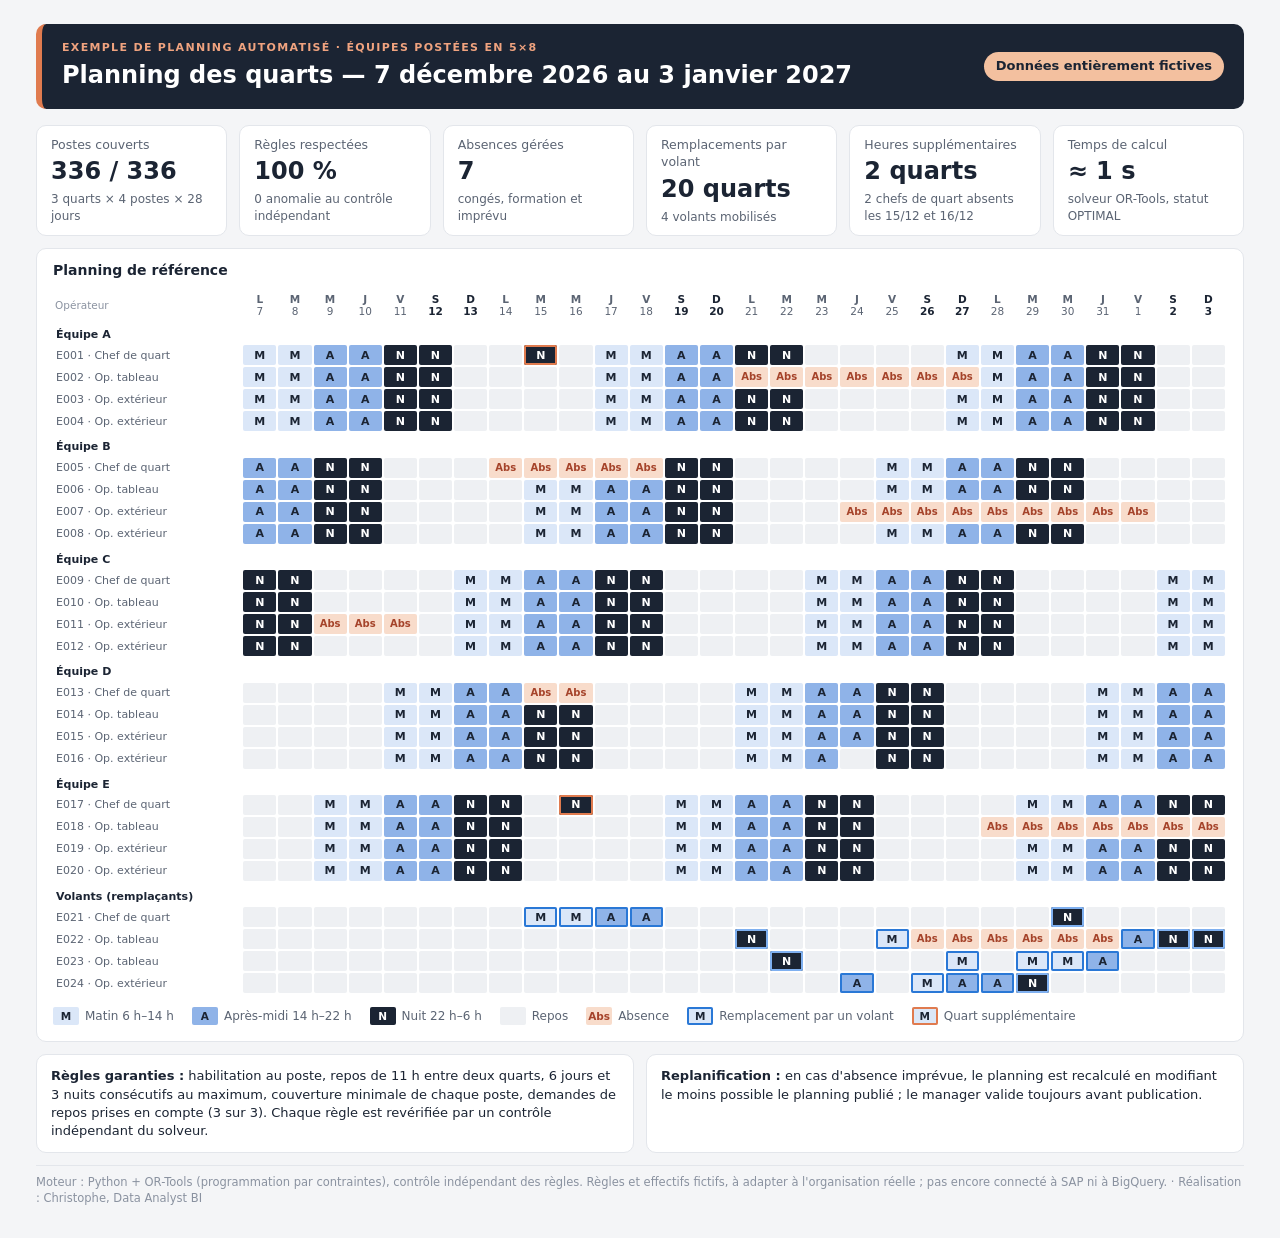
==== docs/index.html @ 5dc72c4e "Étape 3 : page statique du planning (scripts/generer_page.py -> docs/index.html) - scripts/generer_p" ====
<!doctype html>
<html lang="fr">
<head>
<meta charset="utf-8">
<meta name="viewport" content="width=device-width, initial-scale=1">
<title>Planning des quarts — 7 décembre 2026 au 3 janvier 2027</title>
<meta name="description" content="Exemple de planning automatisé d'équipes postées en 5×8 — données entièrement fictives.">
<style>
:root { --fond:#f4f5f7; --carte:#fff; --bord:#e3e6eb; --texte:#1b2433; --texte2:#5b6473; --texte3:#8a92a0;
        --bandeau:#1b2433; --accent:#e07b4f; --m:#dbe7f8; --a:#8fb3e8; --n:#1b2433; --repos:#eef0f3;
        --abs:#f8dccb; --abs-texte:#a5432a; --volant:#2a78d6; --sup:#e07b4f; }
* { box-sizing: border-box; }
body { margin: 0; background: var(--fond); color: var(--texte); font: 14px/1.4 "Segoe UI", Inter, system-ui, -apple-system, sans-serif; }
.page { max-width: 1240px; margin: 0 auto; padding: 24px 16px 32px; }
.bandeau { display: flex; justify-content: space-between; align-items: center; gap: 16px; flex-wrap: wrap;
           background: var(--bandeau); color: #fff; border-left: 6px solid var(--accent); border-radius: 10px; padding: 16px 20px; }
.surtitre { margin: 0 0 4px; color: #f0a37f; font-size: 11px; font-weight: 600; letter-spacing: .12em; text-transform: uppercase; }
h1 { margin: 0; font-size: clamp(18px, 2.6vw, 24px); font-weight: 650; }
.badge { background: #f3c09f; color: var(--bandeau); font-weight: 650; font-size: 13px; padding: 5px 12px; border-radius: 999px; white-space: nowrap; }
.kpis { display: grid; grid-template-columns: repeat(6, 1fr); gap: 12px; margin: 16px 0 12px; }
.kpi { background: var(--carte); border: 1px solid var(--bord); border-radius: 10px; padding: 10px 14px; }
.kpi h2 { margin: 0; font-size: 12.5px; font-weight: 500; color: var(--texte2); }
.kpi .valeur { margin: 2px 0; font-size: 24px; font-weight: 700; font-variant-numeric: tabular-nums; white-space: nowrap; }
.kpi .detail { margin: 0; font-size: 12px; color: var(--texte2); }
.carte { background: var(--carte); border: 1px solid var(--bord); border-radius: 10px; padding: 12px 16px 16px; margin-bottom: 12px; }
.carte h2 { margin: 0 0 8px; font-size: 14px; font-weight: 650; }
.defile { overflow-x: auto; }
.defile:focus { outline: 2px solid var(--volant); }
.grille { border-collapse: separate; border-spacing: 2px; font-size: 11px; min-width: 980px; width: 100%; }
.grille th { font-weight: 500; color: var(--texte2); }
.grille thead th { font-size: 10.5px; line-height: 1.15; padding: 2px 0; }
.grille thead th span { display: block; font-weight: 600; }
.grille thead th.we { color: var(--texte); font-weight: 700; }
.col-nom { position: sticky; left: 0; background: var(--carte); text-align: left; white-space: nowrap; padding-right: 8px; z-index: 1; font-size: 11px; }
.grille thead .col-nom { color: var(--texte3); }
tr.equipe th { color: var(--texte); font-weight: 700; padding-top: 6px; }
.grille td { height: 20px; min-width: 26px; text-align: center; border-radius: 2px; font-weight: 650; }
.q, .repos, .abs { display: inline-flex; align-items: center; justify-content: center; }
td.q, td.repos, td.abs { display: table-cell; }
.qM { background: var(--m); color: var(--texte); }
.qA { background: var(--a); color: var(--texte); }
.qN { background: var(--n); color: #fff; }
.repos { background: var(--repos); }
.abs { background: var(--abs); color: var(--abs-texte); font-weight: 600; font-size: 10px; }
.volant { box-shadow: inset 0 0 0 2px var(--volant); }
.qN.volant { box-shadow: inset 0 0 0 2px #7fb0f0; }
.sup { box-shadow: inset 0 0 0 2px var(--sup); }
.echange, .modifie { box-shadow: inset 0 0 0 2px var(--texte); outline: 2px dashed var(--sup); outline-offset: -2px; }
.legende { list-style: none; display: flex; flex-wrap: wrap; gap: 8px 18px; padding: 0; margin: 12px 0 0; font-size: 12px; color: var(--texte2); }
.legende li { display: flex; align-items: center; gap: 6px; }
.legende span { width: 26px; height: 18px; border-radius: 2px; font-size: 10.5px; font-weight: 650; }
.encadres { display: grid; grid-template-columns: 1fr 1fr; gap: 12px; margin-bottom: 12px; }
.encadres p { margin: 0; background: var(--carte); border: 1px solid var(--bord); border-radius: 10px; padding: 12px 14px; font-size: 13px; }
.note { margin: 0 0 8px; color: var(--texte2); font-size: 12.5px; }
.diff { border-collapse: collapse; margin-top: 12px; font-size: 12.5px; }
.diff th, .diff td { text-align: left; padding: 5px 10px; border-bottom: 1px solid var(--bord); }
.diff th { color: var(--texte2); font-weight: 600; }
.pied { border-top: 1px solid var(--bord); padding-top: 8px; font-size: 11.5px; color: var(--texte3); }
@media (max-width: 1050px) { .kpis { grid-template-columns: repeat(3, 1fr); } }
.astuce { display: none; margin: 0 0 6px; font-size: 11.5px; color: var(--texte3); }
@media (max-width: 640px) { .carte .astuce { display: block; } .kpis { grid-template-columns: 1fr 1fr; } .encadres { grid-template-columns: 1fr; } .kpi .valeur { font-size: 20px; } }
</style>
</head>
<body>
<main class="page">
  <header class="bandeau">
    <div>
      <p class="surtitre">Exemple de planning automatisé · Équipes postées en 5×8</p>
      <h1>Planning des quarts — 7 décembre 2026 au 3 janvier 2027</h1>
    </div>
    <span class="badge">Données entièrement fictives</span>
  </header>

  <section class="kpis" aria-label="Indicateurs clés"><article class='kpi'><h2>Postes couverts</h2><p class='valeur'>336 / 336</p><p class='detail'>3 quarts × 4 postes × 28 jours</p></article><article class='kpi'><h2>Règles respectées</h2><p class='valeur'>100 %</p><p class='detail'>0 anomalie au contrôle indépendant</p></article><article class='kpi'><h2>Absences gérées</h2><p class='valeur'>7</p><p class='detail'>congés, formation et imprévu</p></article><article class='kpi'><h2>Remplacements par volant</h2><p class='valeur'>20 quarts</p><p class='detail'>4 volants mobilisés</p></article><article class='kpi'><h2>Heures supplémentaires</h2><p class='valeur'>2 quarts</p><p class='detail'>2 chefs de quart absents les 15/12 et 16/12</p></article><article class='kpi'><h2>Temps de calcul</h2><p class='valeur'>≈ 1 s</p><p class='detail'>solveur OR-Tools, statut OPTIMAL</p></article></section>

  <section class="carte">
    <h2>Planning de référence</h2>
    <p class="astuce">← faites défiler la grille horizontalement →</p>
    <div class='defile' tabindex='0' role='region' aria-label='Planning des quarts par opérateur et par jour'><table class='grille'><thead><tr><th class='col-nom' scope='col'>Opérateur</th><th scope='col' class=''><span>L</span>7</th><th scope='col' class=''><span>M</span>8</th><th scope='col' class=''><span>M</span>9</th><th scope='col' class=''><span>J</span>10</th><th scope='col' class=''><span>V</span>11</th><th scope='col' class='we'><span>S</span>12</th><th scope='col' class='we'><span>D</span>13</th><th scope='col' class=''><span>L</span>14</th><th scope='col' class=''><span>M</span>15</th><th scope='col' class=''><span>M</span>16</th><th scope='col' class=''><span>J</span>17</th><th scope='col' class=''><span>V</span>18</th><th scope='col' class='we'><span>S</span>19</th><th scope='col' class='we'><span>D</span>20</th><th scope='col' class=''><span>L</span>21</th><th scope='col' class=''><span>M</span>22</th><th scope='col' class=''><span>M</span>23</th><th scope='col' class=''><span>J</span>24</th><th scope='col' class=''><span>V</span>25</th><th scope='col' class='we'><span>S</span>26</th><th scope='col' class='we'><span>D</span>27</th><th scope='col' class=''><span>L</span>28</th><th scope='col' class=''><span>M</span>29</th><th scope='col' class=''><span>M</span>30</th><th scope='col' class=''><span>J</span>31</th><th scope='col' class=''><span>V</span>1</th><th scope='col' class='we'><span>S</span>2</th><th scope='col' class='we'><span>D</span>3</th></tr></thead><tbody><tr class='equipe'><th class='col-nom' scope='rowgroup'>Équipe A</th><td colspan='28'></td></tr><tr><th class='col-nom' scope='row'>E001 · Chef de quart</th><td class='q qM' title='E001 · L 7/12 · Matin 6 h–14 h · Chef de quart'>M</td><td class='q qM' title='E001 · M 8/12 · Matin 6 h–14 h · Chef de quart'>M</td><td class='q qA' title='E001 · M 9/12 · Après-midi 14 h–22 h · Chef de quart'>A</td><td class='q qA' title='E001 · J 10/12 · Après-midi 14 h–22 h · Chef de quart'>A</td><td class='q qN' title='E001 · V 11/12 · Nuit 22 h–6 h · Chef de quart'>N</td><td class='q qN' title='E001 · S 12/12 · Nuit 22 h–6 h · Chef de quart'>N</td><td class='repos' title='E001 · D 13/12 · Repos'></td><td class='repos' title='E001 · L 14/12 · Repos'></td><td class='q qN sup' title='E001 · M 15/12 · Nuit 22 h–6 h · Chef de quart · quart supplémentaire'>N</td><td class='repos' title='E001 · M 16/12 · Repos'></td><td class='q qM' title='E001 · J 17/12 · Matin 6 h–14 h · Chef de quart'>M</td><td class='q qM' title='E001 · V 18/12 · Matin 6 h–14 h · Chef de quart'>M</td><td class='q qA' title='E001 · S 19/12 · Après-midi 14 h–22 h · Chef de quart'>A</td><td class='q qA' title='E001 · D 20/12 · Après-midi 14 h–22 h · Chef de quart'>A</td><td class='q qN' title='E001 · L 21/12 · Nuit 22 h–6 h · Chef de quart'>N</td><td class='q qN' title='E001 · M 22/12 · Nuit 22 h–6 h · Chef de quart'>N</td><td class='repos' title='E001 · M 23/12 · Repos'></td><td class='repos' title='E001 · J 24/12 · Repos'></td><td class='repos' title='E001 · V 25/12 · Repos'></td><td class='repos' title='E001 · S 26/12 · Repos'></td><td class='q qM' title='E001 · D 27/12 · Matin 6 h–14 h · Chef de quart'>M</td><td class='q qM' title='E001 · L 28/12 · Matin 6 h–14 h · Chef de quart'>M</td><td class='q qA' title='E001 · M 29/12 · Après-midi 14 h–22 h · Chef de quart'>A</td><td class='q qA' title='E001 · M 30/12 · Après-midi 14 h–22 h · Chef de quart'>A</td><td class='q qN' title='E001 · J 31/12 · Nuit 22 h–6 h · Chef de quart'>N</td><td class='q qN' title='E001 · V 1/1 · Nuit 22 h–6 h · Chef de quart'>N</td><td class='repos' title='E001 · S 2/1 · Repos'></td><td class='repos' title='E001 · D 3/1 · Repos'></td></tr><tr><th class='col-nom' scope='row'>E002 · Op. tableau</th><td class='q qM' title='E002 · L 7/12 · Matin 6 h–14 h · Op. tableau'>M</td><td class='q qM' title='E002 · M 8/12 · Matin 6 h–14 h · Op. tableau'>M</td><td class='q qA' title='E002 · M 9/12 · Après-midi 14 h–22 h · Op. tableau'>A</td><td class='q qA' title='E002 · J 10/12 · Après-midi 14 h–22 h · Op. tableau'>A</td><td class='q qN' title='E002 · V 11/12 · Nuit 22 h–6 h · Op. tableau'>N</td><td class='q qN' title='E002 · S 12/12 · Nuit 22 h–6 h · Op. tableau'>N</td><td class='repos' title='E002 · D 13/12 · Repos'></td><td class='repos' title='E002 · L 14/12 · Repos'></td><td class='repos' title='E002 · M 15/12 · Repos'></td><td class='repos' title='E002 · M 16/12 · Repos'></td><td class='q qM' title='E002 · J 17/12 · Matin 6 h–14 h · Op. tableau'>M</td><td class='q qM' title='E002 · V 18/12 · Matin 6 h–14 h · Op. tableau'>M</td><td class='q qA' title='E002 · S 19/12 · Après-midi 14 h–22 h · Op. tableau'>A</td><td class='q qA' title='E002 · D 20/12 · Après-midi 14 h–22 h · Op. tableau'>A</td><td class='abs' title='E002 · L 21/12 · Absence'>Abs</td><td class='abs' title='E002 · M 22/12 · Absence'>Abs</td><td class='abs' title='E002 · M 23/12 · Absence'>Abs</td><td class='abs' title='E002 · J 24/12 · Absence'>Abs</td><td class='abs' title='E002 · V 25/12 · Absence'>Abs</td><td class='abs' title='E002 · S 26/12 · Absence'>Abs</td><td class='abs' title='E002 · D 27/12 · Absence'>Abs</td><td class='q qM' title='E002 · L 28/12 · Matin 6 h–14 h · Op. tableau'>M</td><td class='q qA' title='E002 · M 29/12 · Après-midi 14 h–22 h · Op. tableau'>A</td><td class='q qA' title='E002 · M 30/12 · Après-midi 14 h–22 h · Op. tableau'>A</td><td class='q qN' title='E002 · J 31/12 · Nuit 22 h–6 h · Op. tableau'>N</td><td class='q qN' title='E002 · V 1/1 · Nuit 22 h–6 h · Op. tableau'>N</td><td class='repos' title='E002 · S 2/1 · Repos'></td><td class='repos' title='E002 · D 3/1 · Repos'></td></tr><tr><th class='col-nom' scope='row'>E003 · Op. extérieur</th><td class='q qM' title='E003 · L 7/12 · Matin 6 h–14 h · Op. extérieur'>M</td><td class='q qM' title='E003 · M 8/12 · Matin 6 h–14 h · Op. extérieur'>M</td><td class='q qA' title='E003 · M 9/12 · Après-midi 14 h–22 h · Op. extérieur'>A</td><td class='q qA' title='E003 · J 10/12 · Après-midi 14 h–22 h · Op. extérieur'>A</td><td class='q qN' title='E003 · V 11/12 · Nuit 22 h–6 h · Op. extérieur'>N</td><td class='q qN' title='E003 · S 12/12 · Nuit 22 h–6 h · Op. extérieur'>N</td><td class='repos' title='E003 · D 13/12 · Repos'></td><td class='repos' title='E003 · L 14/12 · Repos'></td><td class='repos' title='E003 · M 15/12 · Repos'></td><td class='repos' title='E003 · M 16/12 · Repos'></td><td class='q qM' title='E003 · J 17/12 · Matin 6 h–14 h · Op. extérieur'>M</td><td class='q qM' title='E003 · V 18/12 · Matin 6 h–14 h · Op. extérieur'>M</td><td class='q qA' title='E003 · S 19/12 · Après-midi 14 h–22 h · Op. extérieur'>A</td><td class='q qA' title='E003 · D 20/12 · Après-midi 14 h–22 h · Op. extérieur'>A</td><td class='q qN' title='E003 · L 21/12 · Nuit 22 h–6 h · Op. extérieur'>N</td><td class='q qN' title='E003 · M 22/12 · Nuit 22 h–6 h · Op. extérieur'>N</td><td class='repos' title='E003 · M 23/12 · Repos'></td><td class='repos' title='E003 · J 24/12 · Repos'></td><td class='repos' title='E003 · V 25/12 · Repos'></td><td class='repos' title='E003 · S 26/12 · Repos'></td><td class='q qM' title='E003 · D 27/12 · Matin 6 h–14 h · Op. extérieur'>M</td><td class='q qM' title='E003 · L 28/12 · Matin 6 h–14 h · Op. extérieur'>M</td><td class='q qA' title='E003 · M 29/12 · Après-midi 14 h–22 h · Op. extérieur'>A</td><td class='q qA' title='E003 · M 30/12 · Après-midi 14 h–22 h · Op. extérieur'>A</td><td class='q qN' title='E003 · J 31/12 · Nuit 22 h–6 h · Op. extérieur'>N</td><td class='q qN' title='E003 · V 1/1 · Nuit 22 h–6 h · Op. extérieur'>N</td><td class='repos' title='E003 · S 2/1 · Repos'></td><td class='repos' title='E003 · D 3/1 · Repos'></td></tr><tr><th class='col-nom' scope='row'>E004 · Op. extérieur</th><td class='q qM' title='E004 · L 7/12 · Matin 6 h–14 h · Op. extérieur'>M</td><td class='q qM' title='E004 · M 8/12 · Matin 6 h–14 h · Op. extérieur'>M</td><td class='q qA' title='E004 · M 9/12 · Après-midi 14 h–22 h · Op. extérieur'>A</td><td class='q qA' title='E004 · J 10/12 · Après-midi 14 h–22 h · Op. extérieur'>A</td><td class='q qN' title='E004 · V 11/12 · Nuit 22 h–6 h · Op. extérieur'>N</td><td class='q qN' title='E004 · S 12/12 · Nuit 22 h–6 h · Op. extérieur'>N</td><td class='repos' title='E004 · D 13/12 · Repos'></td><td class='repos' title='E004 · L 14/12 · Repos'></td><td class='repos' title='E004 · M 15/12 · Repos'></td><td class='repos' title='E004 · M 16/12 · Repos'></td><td class='q qM' title='E004 · J 17/12 · Matin 6 h–14 h · Op. extérieur'>M</td><td class='q qM' title='E004 · V 18/12 · Matin 6 h–14 h · Op. extérieur'>M</td><td class='q qA' title='E004 · S 19/12 · Après-midi 14 h–22 h · Op. extérieur'>A</td><td class='q qA' title='E004 · D 20/12 · Après-midi 14 h–22 h · Op. extérieur'>A</td><td class='q qN' title='E004 · L 21/12 · Nuit 22 h–6 h · Op. extérieur'>N</td><td class='q qN' title='E004 · M 22/12 · Nuit 22 h–6 h · Op. extérieur'>N</td><td class='repos' title='E004 · M 23/12 · Repos'></td><td class='repos' title='E004 · J 24/12 · Repos'></td><td class='repos' title='E004 · V 25/12 · Repos'></td><td class='repos' title='E004 · S 26/12 · Repos'></td><td class='q qM' title='E004 · D 27/12 · Matin 6 h–14 h · Op. extérieur'>M</td><td class='q qM' title='E004 · L 28/12 · Matin 6 h–14 h · Op. extérieur'>M</td><td class='q qA' title='E004 · M 29/12 · Après-midi 14 h–22 h · Op. extérieur'>A</td><td class='q qA' title='E004 · M 30/12 · Après-midi 14 h–22 h · Op. extérieur'>A</td><td class='q qN' title='E004 · J 31/12 · Nuit 22 h–6 h · Op. extérieur'>N</td><td class='q qN' title='E004 · V 1/1 · Nuit 22 h–6 h · Op. extérieur'>N</td><td class='repos' title='E004 · S 2/1 · Repos'></td><td class='repos' title='E004 · D 3/1 · Repos'></td></tr><tr class='equipe'><th class='col-nom' scope='rowgroup'>Équipe B</th><td colspan='28'></td></tr><tr><th class='col-nom' scope='row'>E005 · Chef de quart</th><td class='q qA' title='E005 · L 7/12 · Après-midi 14 h–22 h · Chef de quart'>A</td><td class='q qA' title='E005 · M 8/12 · Après-midi 14 h–22 h · Chef de quart'>A</td><td class='q qN' title='E005 · M 9/12 · Nuit 22 h–6 h · Chef de quart'>N</td><td class='q qN' title='E005 · J 10/12 · Nuit 22 h–6 h · Chef de quart'>N</td><td class='repos' title='E005 · V 11/12 · Repos'></td><td class='repos' title='E005 · S 12/12 · Repos'></td><td class='repos' title='E005 · D 13/12 · Repos'></td><td class='abs' title='E005 · L 14/12 · Absence'>Abs</td><td class='abs' title='E005 · M 15/12 · Absence'>Abs</td><td class='abs' title='E005 · M 16/12 · Absence'>Abs</td><td class='abs' title='E005 · J 17/12 · Absence'>Abs</td><td class='abs' title='E005 · V 18/12 · Absence'>Abs</td><td class='q qN' title='E005 · S 19/12 · Nuit 22 h–6 h · Chef de quart'>N</td><td class='q qN' title='E005 · D 20/12 · Nuit 22 h–6 h · Chef de quart'>N</td><td class='repos' title='E005 · L 21/12 · Repos'></td><td class='repos' title='E005 · M 22/12 · Repos'></td><td class='repos' title='E005 · M 23/12 · Repos'></td><td class='repos' title='E005 · J 24/12 · Repos'></td><td class='q qM' title='E005 · V 25/12 · Matin 6 h–14 h · Chef de quart'>M</td><td class='q qM' title='E005 · S 26/12 · Matin 6 h–14 h · Chef de quart'>M</td><td class='q qA' title='E005 · D 27/12 · Après-midi 14 h–22 h · Chef de quart'>A</td><td class='q qA' title='E005 · L 28/12 · Après-midi 14 h–22 h · Chef de quart'>A</td><td class='q qN' title='E005 · M 29/12 · Nuit 22 h–6 h · Chef de quart'>N</td><td class='q qN' title='E005 · M 30/12 · Nuit 22 h–6 h · Chef de quart'>N</td><td class='repos' title='E005 · J 31/12 · Repos'></td><td class='repos' title='E005 · V 1/1 · Repos'></td><td class='repos' title='E005 · S 2/1 · Repos'></td><td class='repos' title='E005 · D 3/1 · Repos'></td></tr><tr><th class='col-nom' scope='row'>E006 · Op. tableau</th><td class='q qA' title='E006 · L 7/12 · Après-midi 14 h–22 h · Op. tableau'>A</td><td class='q qA' title='E006 · M 8/12 · Après-midi 14 h–22 h · Op. tableau'>A</td><td class='q qN' title='E006 · M 9/12 · Nuit 22 h–6 h · Op. tableau'>N</td><td class='q qN' title='E006 · J 10/12 · Nuit 22 h–6 h · Op. tableau'>N</td><td class='repos' title='E006 · V 11/12 · Repos'></td><td class='repos' title='E006 · S 12/12 · Repos'></td><td class='repos' title='E006 · D 13/12 · Repos'></td><td class='repos' title='E006 · L 14/12 · Repos'></td><td class='q qM' title='E006 · M 15/12 · Matin 6 h–14 h · Op. tableau'>M</td><td class='q qM' title='E006 · M 16/12 · Matin 6 h–14 h · Op. tableau'>M</td><td class='q qA' title='E006 · J 17/12 · Après-midi 14 h–22 h · Op. tableau'>A</td><td class='q qA' title='E006 · V 18/12 · Après-midi 14 h–22 h · Op. tableau'>A</td><td class='q qN' title='E006 · S 19/12 · Nuit 22 h–6 h · Op. tableau'>N</td><td class='q qN' title='E006 · D 20/12 · Nuit 22 h–6 h · Op. tableau'>N</td><td class='repos' title='E006 · L 21/12 · Repos'></td><td class='repos' title='E006 · M 22/12 · Repos'></td><td class='repos' title='E006 · M 23/12 · Repos'></td><td class='repos' title='E006 · J 24/12 · Repos'></td><td class='q qM' title='E006 · V 25/12 · Matin 6 h–14 h · Op. tableau'>M</td><td class='q qM' title='E006 · S 26/12 · Matin 6 h–14 h · Op. tableau'>M</td><td class='q qA' title='E006 · D 27/12 · Après-midi 14 h–22 h · Op. tableau'>A</td><td class='q qA' title='E006 · L 28/12 · Après-midi 14 h–22 h · Op. tableau'>A</td><td class='q qN' title='E006 · M 29/12 · Nuit 22 h–6 h · Op. tableau'>N</td><td class='q qN' title='E006 · M 30/12 · Nuit 22 h–6 h · Op. tableau'>N</td><td class='repos' title='E006 · J 31/12 · Repos'></td><td class='repos' title='E006 · V 1/1 · Repos'></td><td class='repos' title='E006 · S 2/1 · Repos'></td><td class='repos' title='E006 · D 3/1 · Repos'></td></tr><tr><th class='col-nom' scope='row'>E007 · Op. extérieur</th><td class='q qA' title='E007 · L 7/12 · Après-midi 14 h–22 h · Op. extérieur'>A</td><td class='q qA' title='E007 · M 8/12 · Après-midi 14 h–22 h · Op. extérieur'>A</td><td class='q qN' title='E007 · M 9/12 · Nuit 22 h–6 h · Op. extérieur'>N</td><td class='q qN' title='E007 · J 10/12 · Nuit 22 h–6 h · Op. extérieur'>N</td><td class='repos' title='E007 · V 11/12 · Repos'></td><td class='repos' title='E007 · S 12/12 · Repos'></td><td class='repos' title='E007 · D 13/12 · Repos'></td><td class='repos' title='E007 · L 14/12 · Repos'></td><td class='q qM' title='E007 · M 15/12 · Matin 6 h–14 h · Op. extérieur'>M</td><td class='q qM' title='E007 · M 16/12 · Matin 6 h–14 h · Op. extérieur'>M</td><td class='q qA' title='E007 · J 17/12 · Après-midi 14 h–22 h · Op. extérieur'>A</td><td class='q qA' title='E007 · V 18/12 · Après-midi 14 h–22 h · Op. extérieur'>A</td><td class='q qN' title='E007 · S 19/12 · Nuit 22 h–6 h · Op. extérieur'>N</td><td class='q qN' title='E007 · D 20/12 · Nuit 22 h–6 h · Op. extérieur'>N</td><td class='repos' title='E007 · L 21/12 · Repos'></td><td class='repos' title='E007 · M 22/12 · Repos'></td><td class='repos' title='E007 · M 23/12 · Repos'></td><td class='abs' title='E007 · J 24/12 · Absence'>Abs</td><td class='abs' title='E007 · V 25/12 · Absence'>Abs</td><td class='abs' title='E007 · S 26/12 · Absence'>Abs</td><td class='abs' title='E007 · D 27/12 · Absence'>Abs</td><td class='abs' title='E007 · L 28/12 · Absence'>Abs</td><td class='abs' title='E007 · M 29/12 · Absence'>Abs</td><td class='abs' title='E007 · M 30/12 · Absence'>Abs</td><td class='abs' title='E007 · J 31/12 · Absence'>Abs</td><td class='abs' title='E007 · V 1/1 · Absence'>Abs</td><td class='repos' title='E007 · S 2/1 · Repos'></td><td class='repos' title='E007 · D 3/1 · Repos'></td></tr><tr><th class='col-nom' scope='row'>E008 · Op. extérieur</th><td class='q qA' title='E008 · L 7/12 · Après-midi 14 h–22 h · Op. extérieur'>A</td><td class='q qA' title='E008 · M 8/12 · Après-midi 14 h–22 h · Op. extérieur'>A</td><td class='q qN' title='E008 · M 9/12 · Nuit 22 h–6 h · Op. extérieur'>N</td><td class='q qN' title='E008 · J 10/12 · Nuit 22 h–6 h · Op. extérieur'>N</td><td class='repos' title='E008 · V 11/12 · Repos'></td><td class='repos' title='E008 · S 12/12 · Repos'></td><td class='repos' title='E008 · D 13/12 · Repos'></td><td class='repos' title='E008 · L 14/12 · Repos'></td><td class='q qM' title='E008 · M 15/12 · Matin 6 h–14 h · Op. extérieur'>M</td><td class='q qM' title='E008 · M 16/12 · Matin 6 h–14 h · Op. extérieur'>M</td><td class='q qA' title='E008 · J 17/12 · Après-midi 14 h–22 h · Op. extérieur'>A</td><td class='q qA' title='E008 · V 18/12 · Après-midi 14 h–22 h · Op. extérieur'>A</td><td class='q qN' title='E008 · S 19/12 · Nuit 22 h–6 h · Op. extérieur'>N</td><td class='q qN' title='E008 · D 20/12 · Nuit 22 h–6 h · Op. extérieur'>N</td><td class='repos' title='E008 · L 21/12 · Repos'></td><td class='repos' title='E008 · M 22/12 · Repos'></td><td class='repos' title='E008 · M 23/12 · Repos'></td><td class='repos' title='E008 · J 24/12 · Repos'></td><td class='q qM' title='E008 · V 25/12 · Matin 6 h–14 h · Op. extérieur'>M</td><td class='q qM' title='E008 · S 26/12 · Matin 6 h–14 h · Op. extérieur'>M</td><td class='q qA' title='E008 · D 27/12 · Après-midi 14 h–22 h · Op. extérieur'>A</td><td class='q qA' title='E008 · L 28/12 · Après-midi 14 h–22 h · Op. extérieur'>A</td><td class='q qN' title='E008 · M 29/12 · Nuit 22 h–6 h · Op. extérieur'>N</td><td class='q qN' title='E008 · M 30/12 · Nuit 22 h–6 h · Op. extérieur'>N</td><td class='repos' title='E008 · J 31/12 · Repos'></td><td class='repos' title='E008 · V 1/1 · Repos'></td><td class='repos' title='E008 · S 2/1 · Repos'></td><td class='repos' title='E008 · D 3/1 · Repos'></td></tr><tr class='equipe'><th class='col-nom' scope='rowgroup'>Équipe C</th><td colspan='28'></td></tr><tr><th class='col-nom' scope='row'>E009 · Chef de quart</th><td class='q qN' title='E009 · L 7/12 · Nuit 22 h–6 h · Chef de quart'>N</td><td class='q qN' title='E009 · M 8/12 · Nuit 22 h–6 h · Chef de quart'>N</td><td class='repos' title='E009 · M 9/12 · Repos'></td><td class='repos' title='E009 · J 10/12 · Repos'></td><td class='repos' title='E009 · V 11/12 · Repos'></td><td class='repos' title='E009 · S 12/12 · Repos'></td><td class='q qM' title='E009 · D 13/12 · Matin 6 h–14 h · Chef de quart'>M</td><td class='q qM' title='E009 · L 14/12 · Matin 6 h–14 h · Chef de quart'>M</td><td class='q qA' title='E009 · M 15/12 · Après-midi 14 h–22 h · Chef de quart'>A</td><td class='q qA' title='E009 · M 16/12 · Après-midi 14 h–22 h · Chef de quart'>A</td><td class='q qN' title='E009 · J 17/12 · Nuit 22 h–6 h · Chef de quart'>N</td><td class='q qN' title='E009 · V 18/12 · Nuit 22 h–6 h · Chef de quart'>N</td><td class='repos' title='E009 · S 19/12 · Repos'></td><td class='repos' title='E009 · D 20/12 · Repos'></td><td class='repos' title='E009 · L 21/12 · Repos'></td><td class='repos' title='E009 · M 22/12 · Repos'></td><td class='q qM' title='E009 · M 23/12 · Matin 6 h–14 h · Chef de quart'>M</td><td class='q qM' title='E009 · J 24/12 · Matin 6 h–14 h · Chef de quart'>M</td><td class='q qA' title='E009 · V 25/12 · Après-midi 14 h–22 h · Chef de quart'>A</td><td class='q qA' title='E009 · S 26/12 · Après-midi 14 h–22 h · Chef de quart'>A</td><td class='q qN' title='E009 · D 27/12 · Nuit 22 h–6 h · Chef de quart'>N</td><td class='q qN' title='E009 · L 28/12 · Nuit 22 h–6 h · Chef de quart'>N</td><td class='repos' title='E009 · M 29/12 · Repos'></td><td class='repos' title='E009 · M 30/12 · Repos'></td><td class='repos' title='E009 · J 31/12 · Repos'></td><td class='repos' title='E009 · V 1/1 · Repos'></td><td class='q qM' title='E009 · S 2/1 · Matin 6 h–14 h · Chef de quart'>M</td><td class='q qM' title='E009 · D 3/1 · Matin 6 h–14 h · Chef de quart'>M</td></tr><tr><th class='col-nom' scope='row'>E010 · Op. tableau</th><td class='q qN' title='E010 · L 7/12 · Nuit 22 h–6 h · Op. tableau'>N</td><td class='q qN' title='E010 · M 8/12 · Nuit 22 h–6 h · Op. tableau'>N</td><td class='repos' title='E010 · M 9/12 · Repos'></td><td class='repos' title='E010 · J 10/12 · Repos'></td><td class='repos' title='E010 · V 11/12 · Repos'></td><td class='repos' title='E010 · S 12/12 · Repos'></td><td class='q qM' title='E010 · D 13/12 · Matin 6 h–14 h · Op. tableau'>M</td><td class='q qM' title='E010 · L 14/12 · Matin 6 h–14 h · Op. tableau'>M</td><td class='q qA' title='E010 · M 15/12 · Après-midi 14 h–22 h · Op. tableau'>A</td><td class='q qA' title='E010 · M 16/12 · Après-midi 14 h–22 h · Op. tableau'>A</td><td class='q qN' title='E010 · J 17/12 · Nuit 22 h–6 h · Op. tableau'>N</td><td class='q qN' title='E010 · V 18/12 · Nuit 22 h–6 h · Op. tableau'>N</td><td class='repos' title='E010 · S 19/12 · Repos'></td><td class='repos' title='E010 · D 20/12 · Repos'></td><td class='repos' title='E010 · L 21/12 · Repos'></td><td class='repos' title='E010 · M 22/12 · Repos'></td><td class='q qM' title='E010 · M 23/12 · Matin 6 h–14 h · Op. tableau'>M</td><td class='q qM' title='E010 · J 24/12 · Matin 6 h–14 h · Op. tableau'>M</td><td class='q qA' title='E010 · V 25/12 · Après-midi 14 h–22 h · Op. tableau'>A</td><td class='q qA' title='E010 · S 26/12 · Après-midi 14 h–22 h · Op. tableau'>A</td><td class='q qN' title='E010 · D 27/12 · Nuit 22 h–6 h · Op. tableau'>N</td><td class='q qN' title='E010 · L 28/12 · Nuit 22 h–6 h · Op. tableau'>N</td><td class='repos' title='E010 · M 29/12 · Repos'></td><td class='repos' title='E010 · M 30/12 · Repos'></td><td class='repos' title='E010 · J 31/12 · Repos'></td><td class='repos' title='E010 · V 1/1 · Repos'></td><td class='q qM' title='E010 · S 2/1 · Matin 6 h–14 h · Op. tableau'>M</td><td class='q qM' title='E010 · D 3/1 · Matin 6 h–14 h · Op. tableau'>M</td></tr><tr><th class='col-nom' scope='row'>E011 · Op. extérieur</th><td class='q qN' title='E011 · L 7/12 · Nuit 22 h–6 h · Op. extérieur'>N</td><td class='q qN' title='E011 · M 8/12 · Nuit 22 h–6 h · Op. extérieur'>N</td><td class='abs' title='E011 · M 9/12 · Absence'>Abs</td><td class='abs' title='E011 · J 10/12 · Absence'>Abs</td><td class='abs' title='E011 · V 11/12 · Absence'>Abs</td><td class='repos' title='E011 · S 12/12 · Repos'></td><td class='q qM' title='E011 · D 13/12 · Matin 6 h–14 h · Op. extérieur'>M</td><td class='q qM' title='E011 · L 14/12 · Matin 6 h–14 h · Op. extérieur'>M</td><td class='q qA' title='E011 · M 15/12 · Après-midi 14 h–22 h · Op. extérieur'>A</td><td class='q qA' title='E011 · M 16/12 · Après-midi 14 h–22 h · Op. extérieur'>A</td><td class='q qN' title='E011 · J 17/12 · Nuit 22 h–6 h · Op. extérieur'>N</td><td class='q qN' title='E011 · V 18/12 · Nuit 22 h–6 h · Op. extérieur'>N</td><td class='repos' title='E011 · S 19/12 · Repos'></td><td class='repos' title='E011 · D 20/12 · Repos'></td><td class='repos' title='E011 · L 21/12 · Repos'></td><td class='repos' title='E011 · M 22/12 · Repos'></td><td class='q qM' title='E011 · M 23/12 · Matin 6 h–14 h · Op. extérieur'>M</td><td class='q qM' title='E011 · J 24/12 · Matin 6 h–14 h · Op. extérieur'>M</td><td class='q qA' title='E011 · V 25/12 · Après-midi 14 h–22 h · Op. extérieur'>A</td><td class='q qA' title='E011 · S 26/12 · Après-midi 14 h–22 h · Op. extérieur'>A</td><td class='q qN' title='E011 · D 27/12 · Nuit 22 h–6 h · Op. extérieur'>N</td><td class='q qN' title='E011 · L 28/12 · Nuit 22 h–6 h · Op. extérieur'>N</td><td class='repos' title='E011 · M 29/12 · Repos'></td><td class='repos' title='E011 · M 30/12 · Repos'></td><td class='repos' title='E011 · J 31/12 · Repos'></td><td class='repos' title='E011 · V 1/1 · Repos'></td><td class='q qM' title='E011 · S 2/1 · Matin 6 h–14 h · Op. extérieur'>M</td><td class='q qM' title='E011 · D 3/1 · Matin 6 h–14 h · Op. extérieur'>M</td></tr><tr><th class='col-nom' scope='row'>E012 · Op. extérieur</th><td class='q qN' title='E012 · L 7/12 · Nuit 22 h–6 h · Op. extérieur'>N</td><td class='q qN' title='E012 · M 8/12 · Nuit 22 h–6 h · Op. extérieur'>N</td><td class='repos' title='E012 · M 9/12 · Repos'></td><td class='repos' title='E012 · J 10/12 · Repos'></td><td class='repos' title='E012 · V 11/12 · Repos'></td><td class='repos' title='E012 · S 12/12 · Repos'></td><td class='q qM' title='E012 · D 13/12 · Matin 6 h–14 h · Op. extérieur'>M</td><td class='q qM' title='E012 · L 14/12 · Matin 6 h–14 h · Op. extérieur'>M</td><td class='q qA' title='E012 · M 15/12 · Après-midi 14 h–22 h · Op. extérieur'>A</td><td class='q qA' title='E012 · M 16/12 · Après-midi 14 h–22 h · Op. extérieur'>A</td><td class='q qN' title='E012 · J 17/12 · Nuit 22 h–6 h · Op. extérieur'>N</td><td class='q qN' title='E012 · V 18/12 · Nuit 22 h–6 h · Op. extérieur'>N</td><td class='repos' title='E012 · S 19/12 · Repos'></td><td class='repos' title='E012 · D 20/12 · Repos'></td><td class='repos' title='E012 · L 21/12 · Repos'></td><td class='repos' title='E012 · M 22/12 · Repos'></td><td class='q qM' title='E012 · M 23/12 · Matin 6 h–14 h · Op. extérieur'>M</td><td class='q qM' title='E012 · J 24/12 · Matin 6 h–14 h · Op. extérieur'>M</td><td class='q qA' title='E012 · V 25/12 · Après-midi 14 h–22 h · Op. extérieur'>A</td><td class='q qA' title='E012 · S 26/12 · Après-midi 14 h–22 h · Op. extérieur'>A</td><td class='q qN' title='E012 · D 27/12 · Nuit 22 h–6 h · Op. extérieur'>N</td><td class='q qN' title='E012 · L 28/12 · Nuit 22 h–6 h · Op. extérieur'>N</td><td class='repos' title='E012 · M 29/12 · Repos'></td><td class='repos' title='E012 · M 30/12 · Repos'></td><td class='repos' title='E012 · J 31/12 · Repos'></td><td class='repos' title='E012 · V 1/1 · Repos'></td><td class='q qM' title='E012 · S 2/1 · Matin 6 h–14 h · Op. extérieur'>M</td><td class='q qM' title='E012 · D 3/1 · Matin 6 h–14 h · Op. extérieur'>M</td></tr><tr class='equipe'><th class='col-nom' scope='rowgroup'>Équipe D</th><td colspan='28'></td></tr><tr><th class='col-nom' scope='row'>E013 · Chef de quart</th><td class='repos' title='E013 · L 7/12 · Repos'></td><td class='repos' title='E013 · M 8/12 · Repos'></td><td class='repos' title='E013 · M 9/12 · Repos'></td><td class='repos' title='E013 · J 10/12 · Repos'></td><td class='q qM' title='E013 · V 11/12 · Matin 6 h–14 h · Chef de quart'>M</td><td class='q qM' title='E013 · S 12/12 · Matin 6 h–14 h · Chef de quart'>M</td><td class='q qA' title='E013 · D 13/12 · Après-midi 14 h–22 h · Chef de quart'>A</td><td class='q qA' title='E013 · L 14/12 · Après-midi 14 h–22 h · Chef de quart'>A</td><td class='abs' title='E013 · M 15/12 · Absence'>Abs</td><td class='abs' title='E013 · M 16/12 · Absence'>Abs</td><td class='repos' title='E013 · J 17/12 · Repos'></td><td class='repos' title='E013 · V 18/12 · Repos'></td><td class='repos' title='E013 · S 19/12 · Repos'></td><td class='repos' title='E013 · D 20/12 · Repos'></td><td class='q qM' title='E013 · L 21/12 · Matin 6 h–14 h · Chef de quart'>M</td><td class='q qM' title='E013 · M 22/12 · Matin 6 h–14 h · Chef de quart'>M</td><td class='q qA' title='E013 · M 23/12 · Après-midi 14 h–22 h · Chef de quart'>A</td><td class='q qA' title='E013 · J 24/12 · Après-midi 14 h–22 h · Chef de quart'>A</td><td class='q qN' title='E013 · V 25/12 · Nuit 22 h–6 h · Chef de quart'>N</td><td class='q qN' title='E013 · S 26/12 · Nuit 22 h–6 h · Chef de quart'>N</td><td class='repos' title='E013 · D 27/12 · Repos'></td><td class='repos' title='E013 · L 28/12 · Repos'></td><td class='repos' title='E013 · M 29/12 · Repos'></td><td class='repos' title='E013 · M 30/12 · Repos'></td><td class='q qM' title='E013 · J 31/12 · Matin 6 h–14 h · Chef de quart'>M</td><td class='q qM' title='E013 · V 1/1 · Matin 6 h–14 h · Chef de quart'>M</td><td class='q qA' title='E013 · S 2/1 · Après-midi 14 h–22 h · Chef de quart'>A</td><td class='q qA' title='E013 · D 3/1 · Après-midi 14 h–22 h · Chef de quart'>A</td></tr><tr><th class='col-nom' scope='row'>E014 · Op. tableau</th><td class='repos' title='E014 · L 7/12 · Repos'></td><td class='repos' title='E014 · M 8/12 · Repos'></td><td class='repos' title='E014 · M 9/12 · Repos'></td><td class='repos' title='E014 · J 10/12 · Repos'></td><td class='q qM' title='E014 · V 11/12 · Matin 6 h–14 h · Op. tableau'>M</td><td class='q qM' title='E014 · S 12/12 · Matin 6 h–14 h · Op. tableau'>M</td><td class='q qA' title='E014 · D 13/12 · Après-midi 14 h–22 h · Op. tableau'>A</td><td class='q qA' title='E014 · L 14/12 · Après-midi 14 h–22 h · Op. tableau'>A</td><td class='q qN' title='E014 · M 15/12 · Nuit 22 h–6 h · Op. tableau'>N</td><td class='q qN' title='E014 · M 16/12 · Nuit 22 h–6 h · Op. tableau'>N</td><td class='repos' title='E014 · J 17/12 · Repos'></td><td class='repos' title='E014 · V 18/12 · Repos'></td><td class='repos' title='E014 · S 19/12 · Repos'></td><td class='repos' title='E014 · D 20/12 · Repos'></td><td class='q qM' title='E014 · L 21/12 · Matin 6 h–14 h · Op. tableau'>M</td><td class='q qM' title='E014 · M 22/12 · Matin 6 h–14 h · Op. tableau'>M</td><td class='q qA' title='E014 · M 23/12 · Après-midi 14 h–22 h · Op. tableau'>A</td><td class='q qA' title='E014 · J 24/12 · Après-midi 14 h–22 h · Op. tableau'>A</td><td class='q qN' title='E014 · V 25/12 · Nuit 22 h–6 h · Op. tableau'>N</td><td class='q qN' title='E014 · S 26/12 · Nuit 22 h–6 h · Op. tableau'>N</td><td class='repos' title='E014 · D 27/12 · Repos'></td><td class='repos' title='E014 · L 28/12 · Repos'></td><td class='repos' title='E014 · M 29/12 · Repos'></td><td class='repos' title='E014 · M 30/12 · Repos'></td><td class='q qM' title='E014 · J 31/12 · Matin 6 h–14 h · Op. tableau'>M</td><td class='q qM' title='E014 · V 1/1 · Matin 6 h–14 h · Op. tableau'>M</td><td class='q qA' title='E014 · S 2/1 · Après-midi 14 h–22 h · Op. tableau'>A</td><td class='q qA' title='E014 · D 3/1 · Après-midi 14 h–22 h · Op. tableau'>A</td></tr><tr><th class='col-nom' scope='row'>E015 · Op. extérieur</th><td class='repos' title='E015 · L 7/12 · Repos'></td><td class='repos' title='E015 · M 8/12 · Repos'></td><td class='repos' title='E015 · M 9/12 · Repos'></td><td class='repos' title='E015 · J 10/12 · Repos'></td><td class='q qM' title='E015 · V 11/12 · Matin 6 h–14 h · Op. extérieur'>M</td><td class='q qM' title='E015 · S 12/12 · Matin 6 h–14 h · Op. extérieur'>M</td><td class='q qA' title='E015 · D 13/12 · Après-midi 14 h–22 h · Op. extérieur'>A</td><td class='q qA' title='E015 · L 14/12 · Après-midi 14 h–22 h · Op. extérieur'>A</td><td class='q qN' title='E015 · M 15/12 · Nuit 22 h–6 h · Op. extérieur'>N</td><td class='q qN' title='E015 · M 16/12 · Nuit 22 h–6 h · Op. extérieur'>N</td><td class='repos' title='E015 · J 17/12 · Repos'></td><td class='repos' title='E015 · V 18/12 · Repos'></td><td class='repos' title='E015 · S 19/12 · Repos'></td><td class='repos' title='E015 · D 20/12 · Repos'></td><td class='q qM' title='E015 · L 21/12 · Matin 6 h–14 h · Op. extérieur'>M</td><td class='q qM' title='E015 · M 22/12 · Matin 6 h–14 h · Op. extérieur'>M</td><td class='q qA' title='E015 · M 23/12 · Après-midi 14 h–22 h · Op. extérieur'>A</td><td class='q qA' title='E015 · J 24/12 · Après-midi 14 h–22 h · Op. extérieur'>A</td><td class='q qN' title='E015 · V 25/12 · Nuit 22 h–6 h · Op. extérieur'>N</td><td class='q qN' title='E015 · S 26/12 · Nuit 22 h–6 h · Op. extérieur'>N</td><td class='repos' title='E015 · D 27/12 · Repos'></td><td class='repos' title='E015 · L 28/12 · Repos'></td><td class='repos' title='E015 · M 29/12 · Repos'></td><td class='repos' title='E015 · M 30/12 · Repos'></td><td class='q qM' title='E015 · J 31/12 · Matin 6 h–14 h · Op. extérieur'>M</td><td class='q qM' title='E015 · V 1/1 · Matin 6 h–14 h · Op. extérieur'>M</td><td class='q qA' title='E015 · S 2/1 · Après-midi 14 h–22 h · Op. extérieur'>A</td><td class='q qA' title='E015 · D 3/1 · Après-midi 14 h–22 h · Op. extérieur'>A</td></tr><tr><th class='col-nom' scope='row'>E016 · Op. extérieur</th><td class='repos' title='E016 · L 7/12 · Repos'></td><td class='repos' title='E016 · M 8/12 · Repos'></td><td class='repos' title='E016 · M 9/12 · Repos'></td><td class='repos' title='E016 · J 10/12 · Repos'></td><td class='q qM' title='E016 · V 11/12 · Matin 6 h–14 h · Op. extérieur'>M</td><td class='q qM' title='E016 · S 12/12 · Matin 6 h–14 h · Op. extérieur'>M</td><td class='q qA' title='E016 · D 13/12 · Après-midi 14 h–22 h · Op. extérieur'>A</td><td class='q qA' title='E016 · L 14/12 · Après-midi 14 h–22 h · Op. extérieur'>A</td><td class='q qN' title='E016 · M 15/12 · Nuit 22 h–6 h · Op. extérieur'>N</td><td class='q qN' title='E016 · M 16/12 · Nuit 22 h–6 h · Op. extérieur'>N</td><td class='repos' title='E016 · J 17/12 · Repos'></td><td class='repos' title='E016 · V 18/12 · Repos'></td><td class='repos' title='E016 · S 19/12 · Repos'></td><td class='repos' title='E016 · D 20/12 · Repos'></td><td class='q qM' title='E016 · L 21/12 · Matin 6 h–14 h · Op. extérieur'>M</td><td class='q qM' title='E016 · M 22/12 · Matin 6 h–14 h · Op. extérieur'>M</td><td class='q qA' title='E016 · M 23/12 · Après-midi 14 h–22 h · Op. extérieur'>A</td><td class='repos' title='E016 · J 24/12 · Repos'></td><td class='q qN' title='E016 · V 25/12 · Nuit 22 h–6 h · Op. extérieur'>N</td><td class='q qN' title='E016 · S 26/12 · Nuit 22 h–6 h · Op. extérieur'>N</td><td class='repos' title='E016 · D 27/12 · Repos'></td><td class='repos' title='E016 · L 28/12 · Repos'></td><td class='repos' title='E016 · M 29/12 · Repos'></td><td class='repos' title='E016 · M 30/12 · Repos'></td><td class='q qM' title='E016 · J 31/12 · Matin 6 h–14 h · Op. extérieur'>M</td><td class='q qM' title='E016 · V 1/1 · Matin 6 h–14 h · Op. extérieur'>M</td><td class='q qA' title='E016 · S 2/1 · Après-midi 14 h–22 h · Op. extérieur'>A</td><td class='q qA' title='E016 · D 3/1 · Après-midi 14 h–22 h · Op. extérieur'>A</td></tr><tr class='equipe'><th class='col-nom' scope='rowgroup'>Équipe E</th><td colspan='28'></td></tr><tr><th class='col-nom' scope='row'>E017 · Chef de quart</th><td class='repos' title='E017 · L 7/12 · Repos'></td><td class='repos' title='E017 · M 8/12 · Repos'></td><td class='q qM' title='E017 · M 9/12 · Matin 6 h–14 h · Chef de quart'>M</td><td class='q qM' title='E017 · J 10/12 · Matin 6 h–14 h · Chef de quart'>M</td><td class='q qA' title='E017 · V 11/12 · Après-midi 14 h–22 h · Chef de quart'>A</td><td class='q qA' title='E017 · S 12/12 · Après-midi 14 h–22 h · Chef de quart'>A</td><td class='q qN' title='E017 · D 13/12 · Nuit 22 h–6 h · Chef de quart'>N</td><td class='q qN' title='E017 · L 14/12 · Nuit 22 h–6 h · Chef de quart'>N</td><td class='repos' title='E017 · M 15/12 · Repos'></td><td class='q qN sup' title='E017 · M 16/12 · Nuit 22 h–6 h · Chef de quart · quart supplémentaire'>N</td><td class='repos' title='E017 · J 17/12 · Repos'></td><td class='repos' title='E017 · V 18/12 · Repos'></td><td class='q qM' title='E017 · S 19/12 · Matin 6 h–14 h · Chef de quart'>M</td><td class='q qM' title='E017 · D 20/12 · Matin 6 h–14 h · Chef de quart'>M</td><td class='q qA' title='E017 · L 21/12 · Après-midi 14 h–22 h · Chef de quart'>A</td><td class='q qA' title='E017 · M 22/12 · Après-midi 14 h–22 h · Chef de quart'>A</td><td class='q qN' title='E017 · M 23/12 · Nuit 22 h–6 h · Chef de quart'>N</td><td class='q qN' title='E017 · J 24/12 · Nuit 22 h–6 h · Chef de quart'>N</td><td class='repos' title='E017 · V 25/12 · Repos'></td><td class='repos' title='E017 · S 26/12 · Repos'></td><td class='repos' title='E017 · D 27/12 · Repos'></td><td class='repos' title='E017 · L 28/12 · Repos'></td><td class='q qM' title='E017 · M 29/12 · Matin 6 h–14 h · Chef de quart'>M</td><td class='q qM' title='E017 · M 30/12 · Matin 6 h–14 h · Chef de quart'>M</td><td class='q qA' title='E017 · J 31/12 · Après-midi 14 h–22 h · Chef de quart'>A</td><td class='q qA' title='E017 · V 1/1 · Après-midi 14 h–22 h · Chef de quart'>A</td><td class='q qN' title='E017 · S 2/1 · Nuit 22 h–6 h · Chef de quart'>N</td><td class='q qN' title='E017 · D 3/1 · Nuit 22 h–6 h · Chef de quart'>N</td></tr><tr><th class='col-nom' scope='row'>E018 · Op. tableau</th><td class='repos' title='E018 · L 7/12 · Repos'></td><td class='repos' title='E018 · M 8/12 · Repos'></td><td class='q qM' title='E018 · M 9/12 · Matin 6 h–14 h · Op. tableau'>M</td><td class='q qM' title='E018 · J 10/12 · Matin 6 h–14 h · Op. tableau'>M</td><td class='q qA' title='E018 · V 11/12 · Après-midi 14 h–22 h · Op. tableau'>A</td><td class='q qA' title='E018 · S 12/12 · Après-midi 14 h–22 h · Op. tableau'>A</td><td class='q qN' title='E018 · D 13/12 · Nuit 22 h–6 h · Op. tableau'>N</td><td class='q qN' title='E018 · L 14/12 · Nuit 22 h–6 h · Op. tableau'>N</td><td class='repos' title='E018 · M 15/12 · Repos'></td><td class='repos' title='E018 · M 16/12 · Repos'></td><td class='repos' title='E018 · J 17/12 · Repos'></td><td class='repos' title='E018 · V 18/12 · Repos'></td><td class='q qM' title='E018 · S 19/12 · Matin 6 h–14 h · Op. tableau'>M</td><td class='q qM' title='E018 · D 20/12 · Matin 6 h–14 h · Op. tableau'>M</td><td class='q qA' title='E018 · L 21/12 · Après-midi 14 h–22 h · Op. tableau'>A</td><td class='q qA' title='E018 · M 22/12 · Après-midi 14 h–22 h · Op. tableau'>A</td><td class='q qN' title='E018 · M 23/12 · Nuit 22 h–6 h · Op. tableau'>N</td><td class='q qN' title='E018 · J 24/12 · Nuit 22 h–6 h · Op. tableau'>N</td><td class='repos' title='E018 · V 25/12 · Repos'></td><td class='repos' title='E018 · S 26/12 · Repos'></td><td class='repos' title='E018 · D 27/12 · Repos'></td><td class='abs' title='E018 · L 28/12 · Absence'>Abs</td><td class='abs' title='E018 · M 29/12 · Absence'>Abs</td><td class='abs' title='E018 · M 30/12 · Absence'>Abs</td><td class='abs' title='E018 · J 31/12 · Absence'>Abs</td><td class='abs' title='E018 · V 1/1 · Absence'>Abs</td><td class='abs' title='E018 · S 2/1 · Absence'>Abs</td><td class='abs' title='E018 · D 3/1 · Absence'>Abs</td></tr><tr><th class='col-nom' scope='row'>E019 · Op. extérieur</th><td class='repos' title='E019 · L 7/12 · Repos'></td><td class='repos' title='E019 · M 8/12 · Repos'></td><td class='q qM' title='E019 · M 9/12 · Matin 6 h–14 h · Op. extérieur'>M</td><td class='q qM' title='E019 · J 10/12 · Matin 6 h–14 h · Op. extérieur'>M</td><td class='q qA' title='E019 · V 11/12 · Après-midi 14 h–22 h · Op. extérieur'>A</td><td class='q qA' title='E019 · S 12/12 · Après-midi 14 h–22 h · Op. extérieur'>A</td><td class='q qN' title='E019 · D 13/12 · Nuit 22 h–6 h · Op. extérieur'>N</td><td class='q qN' title='E019 · L 14/12 · Nuit 22 h–6 h · Op. extérieur'>N</td><td class='repos' title='E019 · M 15/12 · Repos'></td><td class='repos' title='E019 · M 16/12 · Repos'></td><td class='repos' title='E019 · J 17/12 · Repos'></td><td class='repos' title='E019 · V 18/12 · Repos'></td><td class='q qM' title='E019 · S 19/12 · Matin 6 h–14 h · Op. extérieur'>M</td><td class='q qM' title='E019 · D 20/12 · Matin 6 h–14 h · Op. extérieur'>M</td><td class='q qA' title='E019 · L 21/12 · Après-midi 14 h–22 h · Op. extérieur'>A</td><td class='q qA' title='E019 · M 22/12 · Après-midi 14 h–22 h · Op. extérieur'>A</td><td class='q qN' title='E019 · M 23/12 · Nuit 22 h–6 h · Op. extérieur'>N</td><td class='q qN' title='E019 · J 24/12 · Nuit 22 h–6 h · Op. extérieur'>N</td><td class='repos' title='E019 · V 25/12 · Repos'></td><td class='repos' title='E019 · S 26/12 · Repos'></td><td class='repos' title='E019 · D 27/12 · Repos'></td><td class='repos' title='E019 · L 28/12 · Repos'></td><td class='q qM' title='E019 · M 29/12 · Matin 6 h–14 h · Op. extérieur'>M</td><td class='q qM' title='E019 · M 30/12 · Matin 6 h–14 h · Op. extérieur'>M</td><td class='q qA' title='E019 · J 31/12 · Après-midi 14 h–22 h · Op. extérieur'>A</td><td class='q qA' title='E019 · V 1/1 · Après-midi 14 h–22 h · Op. extérieur'>A</td><td class='q qN' title='E019 · S 2/1 · Nuit 22 h–6 h · Op. extérieur'>N</td><td class='q qN' title='E019 · D 3/1 · Nuit 22 h–6 h · Op. extérieur'>N</td></tr><tr><th class='col-nom' scope='row'>E020 · Op. extérieur</th><td class='repos' title='E020 · L 7/12 · Repos'></td><td class='repos' title='E020 · M 8/12 · Repos'></td><td class='q qM' title='E020 · M 9/12 · Matin 6 h–14 h · Op. extérieur'>M</td><td class='q qM' title='E020 · J 10/12 · Matin 6 h–14 h · Op. extérieur'>M</td><td class='q qA' title='E020 · V 11/12 · Après-midi 14 h–22 h · Op. extérieur'>A</td><td class='q qA' title='E020 · S 12/12 · Après-midi 14 h–22 h · Op. extérieur'>A</td><td class='q qN' title='E020 · D 13/12 · Nuit 22 h–6 h · Op. extérieur'>N</td><td class='q qN' title='E020 · L 14/12 · Nuit 22 h–6 h · Op. extérieur'>N</td><td class='repos' title='E020 · M 15/12 · Repos'></td><td class='repos' title='E020 · M 16/12 · Repos'></td><td class='repos' title='E020 · J 17/12 · Repos'></td><td class='repos' title='E020 · V 18/12 · Repos'></td><td class='q qM' title='E020 · S 19/12 · Matin 6 h–14 h · Op. extérieur'>M</td><td class='q qM' title='E020 · D 20/12 · Matin 6 h–14 h · Op. extérieur'>M</td><td class='q qA' title='E020 · L 21/12 · Après-midi 14 h–22 h · Op. extérieur'>A</td><td class='q qA' title='E020 · M 22/12 · Après-midi 14 h–22 h · Op. extérieur'>A</td><td class='q qN' title='E020 · M 23/12 · Nuit 22 h–6 h · Op. extérieur'>N</td><td class='q qN' title='E020 · J 24/12 · Nuit 22 h–6 h · Op. extérieur'>N</td><td class='repos' title='E020 · V 25/12 · Repos'></td><td class='repos' title='E020 · S 26/12 · Repos'></td><td class='repos' title='E020 · D 27/12 · Repos'></td><td class='repos' title='E020 · L 28/12 · Repos'></td><td class='q qM' title='E020 · M 29/12 · Matin 6 h–14 h · Op. extérieur'>M</td><td class='q qM' title='E020 · M 30/12 · Matin 6 h–14 h · Op. extérieur'>M</td><td class='q qA' title='E020 · J 31/12 · Après-midi 14 h–22 h · Op. extérieur'>A</td><td class='q qA' title='E020 · V 1/1 · Après-midi 14 h–22 h · Op. extérieur'>A</td><td class='q qN' title='E020 · S 2/1 · Nuit 22 h–6 h · Op. extérieur'>N</td><td class='q qN' title='E020 · D 3/1 · Nuit 22 h–6 h · Op. extérieur'>N</td></tr><tr class='equipe'><th class='col-nom' scope='rowgroup'>Volants (remplaçants)</th><td colspan='28'></td></tr><tr><th class='col-nom' scope='row'>E021 · Chef de quart</th><td class='repos' title='E021 · L 7/12 · Repos'></td><td class='repos' title='E021 · M 8/12 · Repos'></td><td class='repos' title='E021 · M 9/12 · Repos'></td><td class='repos' title='E021 · J 10/12 · Repos'></td><td class='repos' title='E021 · V 11/12 · Repos'></td><td class='repos' title='E021 · S 12/12 · Repos'></td><td class='repos' title='E021 · D 13/12 · Repos'></td><td class='repos' title='E021 · L 14/12 · Repos'></td><td class='q qM volant' title='E021 · M 15/12 · Matin 6 h–14 h · Chef de quart · remplacement par un volant'>M</td><td class='q qM volant' title='E021 · M 16/12 · Matin 6 h–14 h · Chef de quart · remplacement par un volant'>M</td><td class='q qA volant' title='E021 · J 17/12 · Après-midi 14 h–22 h · Chef de quart · remplacement par un volant'>A</td><td class='q qA volant' title='E021 · V 18/12 · Après-midi 14 h–22 h · Chef de quart · remplacement par un volant'>A</td><td class='repos' title='E021 · S 19/12 · Repos'></td><td class='repos' title='E021 · D 20/12 · Repos'></td><td class='repos' title='E021 · L 21/12 · Repos'></td><td class='repos' title='E021 · M 22/12 · Repos'></td><td class='repos' title='E021 · M 23/12 · Repos'></td><td class='repos' title='E021 · J 24/12 · Repos'></td><td class='repos' title='E021 · V 25/12 · Repos'></td><td class='repos' title='E021 · S 26/12 · Repos'></td><td class='repos' title='E021 · D 27/12 · Repos'></td><td class='repos' title='E021 · L 28/12 · Repos'></td><td class='repos' title='E021 · M 29/12 · Repos'></td><td class='q qN volant' title='E021 · M 30/12 · Nuit 22 h–6 h · Op. extérieur · remplacement par un volant'>N</td><td class='repos' title='E021 · J 31/12 · Repos'></td><td class='repos' title='E021 · V 1/1 · Repos'></td><td class='repos' title='E021 · S 2/1 · Repos'></td><td class='repos' title='E021 · D 3/1 · Repos'></td></tr><tr><th class='col-nom' scope='row'>E022 · Op. tableau</th><td class='repos' title='E022 · L 7/12 · Repos'></td><td class='repos' title='E022 · M 8/12 · Repos'></td><td class='repos' title='E022 · M 9/12 · Repos'></td><td class='repos' title='E022 · J 10/12 · Repos'></td><td class='repos' title='E022 · V 11/12 · Repos'></td><td class='repos' title='E022 · S 12/12 · Repos'></td><td class='repos' title='E022 · D 13/12 · Repos'></td><td class='repos' title='E022 · L 14/12 · Repos'></td><td class='repos' title='E022 · M 15/12 · Repos'></td><td class='repos' title='E022 · M 16/12 · Repos'></td><td class='repos' title='E022 · J 17/12 · Repos'></td><td class='repos' title='E022 · V 18/12 · Repos'></td><td class='repos' title='E022 · S 19/12 · Repos'></td><td class='repos' title='E022 · D 20/12 · Repos'></td><td class='q qN volant' title='E022 · L 21/12 · Nuit 22 h–6 h · Op. tableau · remplacement par un volant'>N</td><td class='repos' title='E022 · M 22/12 · Repos'></td><td class='repos' title='E022 · M 23/12 · Repos'></td><td class='repos' title='E022 · J 24/12 · Repos'></td><td class='q qM volant' title='E022 · V 25/12 · Matin 6 h–14 h · Op. extérieur · remplacement par un volant'>M</td><td class='abs' title='E022 · S 26/12 · Absence'>Abs</td><td class='abs' title='E022 · D 27/12 · Absence'>Abs</td><td class='abs' title='E022 · L 28/12 · Absence'>Abs</td><td class='abs' title='E022 · M 29/12 · Absence'>Abs</td><td class='abs' title='E022 · M 30/12 · Absence'>Abs</td><td class='abs' title='E022 · J 31/12 · Absence'>Abs</td><td class='q qA volant' title='E022 · V 1/1 · Après-midi 14 h–22 h · Op. tableau · remplacement par un volant'>A</td><td class='q qN volant' title='E022 · S 2/1 · Nuit 22 h–6 h · Op. tableau · remplacement par un volant'>N</td><td class='q qN volant' title='E022 · D 3/1 · Nuit 22 h–6 h · Op. tableau · remplacement par un volant'>N</td></tr><tr><th class='col-nom' scope='row'>E023 · Op. tableau</th><td class='repos' title='E023 · L 7/12 · Repos'></td><td class='repos' title='E023 · M 8/12 · Repos'></td><td class='repos' title='E023 · M 9/12 · Repos'></td><td class='repos' title='E023 · J 10/12 · Repos'></td><td class='repos' title='E023 · V 11/12 · Repos'></td><td class='repos' title='E023 · S 12/12 · Repos'></td><td class='repos' title='E023 · D 13/12 · Repos'></td><td class='repos' title='E023 · L 14/12 · Repos'></td><td class='repos' title='E023 · M 15/12 · Repos'></td><td class='repos' title='E023 · M 16/12 · Repos'></td><td class='repos' title='E023 · J 17/12 · Repos'></td><td class='repos' title='E023 · V 18/12 · Repos'></td><td class='repos' title='E023 · S 19/12 · Repos'></td><td class='repos' title='E023 · D 20/12 · Repos'></td><td class='repos' title='E023 · L 21/12 · Repos'></td><td class='q qN volant' title='E023 · M 22/12 · Nuit 22 h–6 h · Op. tableau · remplacement par un volant'>N</td><td class='repos' title='E023 · M 23/12 · Repos'></td><td class='repos' title='E023 · J 24/12 · Repos'></td><td class='repos' title='E023 · V 25/12 · Repos'></td><td class='repos' title='E023 · S 26/12 · Repos'></td><td class='q qM volant' title='E023 · D 27/12 · Matin 6 h–14 h · Op. tableau · remplacement par un volant'>M</td><td class='repos' title='E023 · L 28/12 · Repos'></td><td class='q qM volant' title='E023 · M 29/12 · Matin 6 h–14 h · Op. tableau · remplacement par un volant'>M</td><td class='q qM volant' title='E023 · M 30/12 · Matin 6 h–14 h · Op. tableau · remplacement par un volant'>M</td><td class='q qA volant' title='E023 · J 31/12 · Après-midi 14 h–22 h · Op. tableau · remplacement par un volant'>A</td><td class='repos' title='E023 · V 1/1 · Repos'></td><td class='repos' title='E023 · S 2/1 · Repos'></td><td class='repos' title='E023 · D 3/1 · Repos'></td></tr><tr><th class='col-nom' scope='row'>E024 · Op. extérieur</th><td class='repos' title='E024 · L 7/12 · Repos'></td><td class='repos' title='E024 · M 8/12 · Repos'></td><td class='repos' title='E024 · M 9/12 · Repos'></td><td class='repos' title='E024 · J 10/12 · Repos'></td><td class='repos' title='E024 · V 11/12 · Repos'></td><td class='repos' title='E024 · S 12/12 · Repos'></td><td class='repos' title='E024 · D 13/12 · Repos'></td><td class='repos' title='E024 · L 14/12 · Repos'></td><td class='repos' title='E024 · M 15/12 · Repos'></td><td class='repos' title='E024 · M 16/12 · Repos'></td><td class='repos' title='E024 · J 17/12 · Repos'></td><td class='repos' title='E024 · V 18/12 · Repos'></td><td class='repos' title='E024 · S 19/12 · Repos'></td><td class='repos' title='E024 · D 20/12 · Repos'></td><td class='repos' title='E024 · L 21/12 · Repos'></td><td class='repos' title='E024 · M 22/12 · Repos'></td><td class='repos' title='E024 · M 23/12 · Repos'></td><td class='q qA volant' title='E024 · J 24/12 · Après-midi 14 h–22 h · Op. extérieur · remplacement par un volant'>A</td><td class='repos' title='E024 · V 25/12 · Repos'></td><td class='q qM volant' title='E024 · S 26/12 · Matin 6 h–14 h · Op. extérieur · remplacement par un volant'>M</td><td class='q qA volant' title='E024 · D 27/12 · Après-midi 14 h–22 h · Op. extérieur · remplacement par un volant'>A</td><td class='q qA volant' title='E024 · L 28/12 · Après-midi 14 h–22 h · Op. extérieur · remplacement par un volant'>A</td><td class='q qN volant' title='E024 · M 29/12 · Nuit 22 h–6 h · Op. extérieur · remplacement par un volant'>N</td><td class='repos' title='E024 · M 30/12 · Repos'></td><td class='repos' title='E024 · J 31/12 · Repos'></td><td class='repos' title='E024 · V 1/1 · Repos'></td><td class='repos' title='E024 · S 2/1 · Repos'></td><td class='repos' title='E024 · D 3/1 · Repos'></td></tr></tbody></table></div>
    <ul class="legende">
  <li><span class="q qM">M</span>Matin 6 h–14 h</li>
  <li><span class="q qA">A</span>Après-midi 14 h–22 h</li>
  <li><span class="q qN">N</span>Nuit 22 h–6 h</li>
  <li><span class="repos"></span>Repos</li>
  <li><span class="abs">Abs</span>Absence</li>
  <li><span class="q qM volant">M</span>Remplacement par un volant</li>
  <li><span class="q qM sup">M</span>Quart supplémentaire</li>
</ul>
  </section>

  <div class="encadres">
    <p><b>Règles garanties :</b> habilitation au poste, repos de 11 h entre deux quarts, 6 jours et 3 nuits consécutifs au maximum, couverture minimale de chaque poste, demandes de repos prises en compte (3 sur 3). Chaque règle est revérifiée par un contrôle indépendant du solveur.</p>
    <p><b>Replanification :</b> en cas d'absence imprévue, le planning est recalculé en modifiant le moins possible le planning publié ; le manager valide toujours avant publication.</p>
  </div>

  

  <footer class="pied">
    Moteur : Python + OR-Tools (programmation par contraintes), contrôle indépendant des règles. Règles et effectifs
    fictifs, à adapter à l'organisation réelle ; pas encore connecté à SAP ni à BigQuery. · Réalisation : Christophe, Data Analyst BI
  </footer>
</main>
</body>
</html>
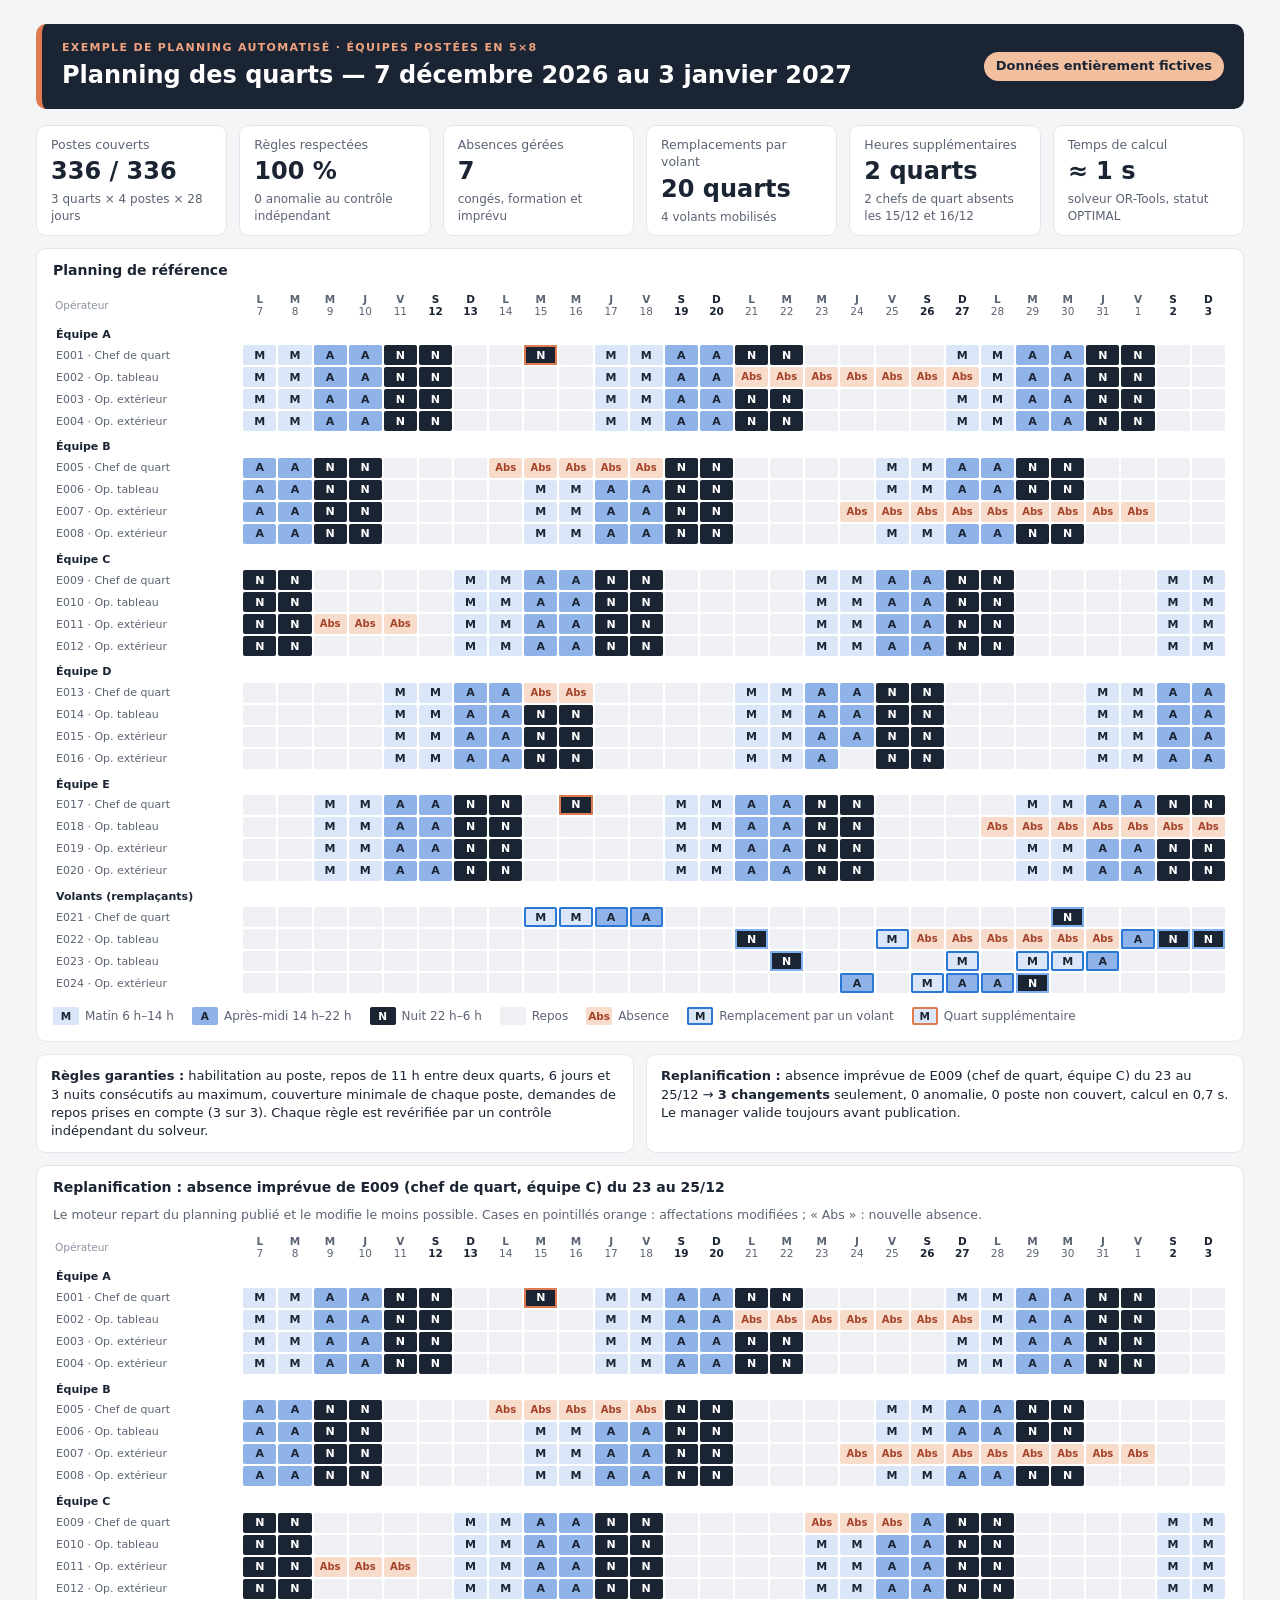
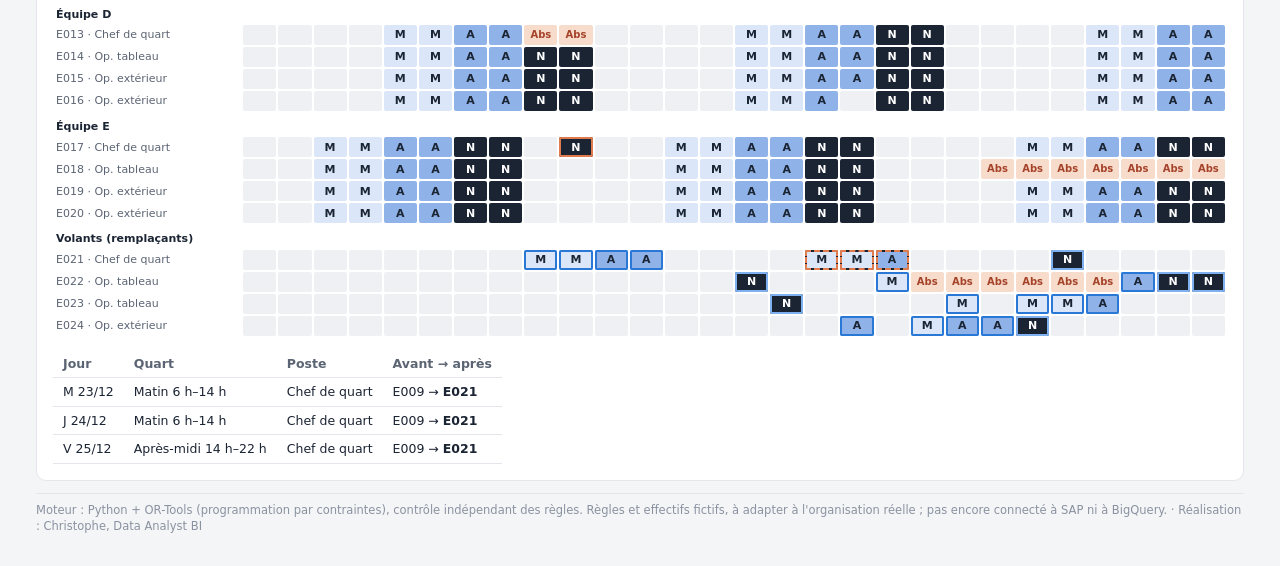
==== commit 37c9727a: "Étape 4 : démonstration de la replanification (E009 absent du 23 au 25/12) - scripts/demo_replanific" ====
--- a/docs/index.html
+++ b/docs/index.html
@@ -90,10 +90,17 @@
 
   <div class="encadres">
     <p><b>Règles garanties :</b> habilitation au poste, repos de 11 h entre deux quarts, 6 jours et 3 nuits consécutifs au maximum, couverture minimale de chaque poste, demandes de repos prises en compte (3 sur 3). Chaque règle est revérifiée par un contrôle indépendant du solveur.</p>
-    <p><b>Replanification :</b> en cas d'absence imprévue, le planning est recalculé en modifiant le moins possible le planning publié ; le manager valide toujours avant publication.</p>
+    <p><b>Replanification :</b> absence imprévue de E009 (chef de quart, équipe C) du 23 au 25/12 → <b>3 changements</b> seulement, 0 anomalie, 0 poste non couvert, calcul en 0,7 s. Le manager valide toujours avant publication.</p>
   </div>
 
-  
+  <section class="carte">
+  <h2>Replanification : absence imprévue de E009 (chef de quart, équipe C) du 23 au 25/12</h2>
+  <p class="note">Le moteur repart du planning publié et le modifie le moins possible.
+     Cases en pointillés orange : affectations modifiées ; « Abs » : nouvelle absence.</p>
+  <div class='defile' tabindex='0' role='region' aria-label='Planning après replanification'><table class='grille'><thead><tr><th class='col-nom' scope='col'>Opérateur</th><th scope='col' class=''><span>L</span>7</th><th scope='col' class=''><span>M</span>8</th><th scope='col' class=''><span>M</span>9</th><th scope='col' class=''><span>J</span>10</th><th scope='col' class=''><span>V</span>11</th><th scope='col' class='we'><span>S</span>12</th><th scope='col' class='we'><span>D</span>13</th><th scope='col' class=''><span>L</span>14</th><th scope='col' class=''><span>M</span>15</th><th scope='col' class=''><span>M</span>16</th><th scope='col' class=''><span>J</span>17</th><th scope='col' class=''><span>V</span>18</th><th scope='col' class='we'><span>S</span>19</th><th scope='col' class='we'><span>D</span>20</th><th scope='col' class=''><span>L</span>21</th><th scope='col' class=''><span>M</span>22</th><th scope='col' class=''><span>M</span>23</th><th scope='col' class=''><span>J</span>24</th><th scope='col' class=''><span>V</span>25</th><th scope='col' class='we'><span>S</span>26</th><th scope='col' class='we'><span>D</span>27</th><th scope='col' class=''><span>L</span>28</th><th scope='col' class=''><span>M</span>29</th><th scope='col' class=''><span>M</span>30</th><th scope='col' class=''><span>J</span>31</th><th scope='col' class=''><span>V</span>1</th><th scope='col' class='we'><span>S</span>2</th><th scope='col' class='we'><span>D</span>3</th></tr></thead><tbody><tr class='equipe'><th class='col-nom' scope='rowgroup'>Équipe A</th><td colspan='28'></td></tr><tr><th class='col-nom' scope='row'>E001 · Chef de quart</th><td class='q qM' title='E001 · L 7/12 · Matin 6 h–14 h · Chef de quart'>M</td><td class='q qM' title='E001 · M 8/12 · Matin 6 h–14 h · Chef de quart'>M</td><td class='q qA' title='E001 · M 9/12 · Après-midi 14 h–22 h · Chef de quart'>A</td><td class='q qA' title='E001 · J 10/12 · Après-midi 14 h–22 h · Chef de quart'>A</td><td class='q qN' title='E001 · V 11/12 · Nuit 22 h–6 h · Chef de quart'>N</td><td class='q qN' title='E001 · S 12/12 · Nuit 22 h–6 h · Chef de quart'>N</td><td class='repos' title='E001 · D 13/12 · Repos'></td><td class='repos' title='E001 · L 14/12 · Repos'></td><td class='q qN sup' title='E001 · M 15/12 · Nuit 22 h–6 h · Chef de quart · quart supplémentaire'>N</td><td class='repos' title='E001 · M 16/12 · Repos'></td><td class='q qM' title='E001 · J 17/12 · Matin 6 h–14 h · Chef de quart'>M</td><td class='q qM' title='E001 · V 18/12 · Matin 6 h–14 h · Chef de quart'>M</td><td class='q qA' title='E001 · S 19/12 · Après-midi 14 h–22 h · Chef de quart'>A</td><td class='q qA' title='E001 · D 20/12 · Après-midi 14 h–22 h · Chef de quart'>A</td><td class='q qN' title='E001 · L 21/12 · Nuit 22 h–6 h · Chef de quart'>N</td><td class='q qN' title='E001 · M 22/12 · Nuit 22 h–6 h · Chef de quart'>N</td><td class='repos' title='E001 · M 23/12 · Repos'></td><td class='repos' title='E001 · J 24/12 · Repos'></td><td class='repos' title='E001 · V 25/12 · Repos'></td><td class='repos' title='E001 · S 26/12 · Repos'></td><td class='q qM' title='E001 · D 27/12 · Matin 6 h–14 h · Chef de quart'>M</td><td class='q qM' title='E001 · L 28/12 · Matin 6 h–14 h · Chef de quart'>M</td><td class='q qA' title='E001 · M 29/12 · Après-midi 14 h–22 h · Chef de quart'>A</td><td class='q qA' title='E001 · M 30/12 · Après-midi 14 h–22 h · Chef de quart'>A</td><td class='q qN' title='E001 · J 31/12 · Nuit 22 h–6 h · Chef de quart'>N</td><td class='q qN' title='E001 · V 1/1 · Nuit 22 h–6 h · Chef de quart'>N</td><td class='repos' title='E001 · S 2/1 · Repos'></td><td class='repos' title='E001 · D 3/1 · Repos'></td></tr><tr><th class='col-nom' scope='row'>E002 · Op. tableau</th><td class='q qM' title='E002 · L 7/12 · Matin 6 h–14 h · Op. tableau'>M</td><td class='q qM' title='E002 · M 8/12 · Matin 6 h–14 h · Op. tableau'>M</td><td class='q qA' title='E002 · M 9/12 · Après-midi 14 h–22 h · Op. tableau'>A</td><td class='q qA' title='E002 · J 10/12 · Après-midi 14 h–22 h · Op. tableau'>A</td><td class='q qN' title='E002 · V 11/12 · Nuit 22 h–6 h · Op. tableau'>N</td><td class='q qN' title='E002 · S 12/12 · Nuit 22 h–6 h · Op. tableau'>N</td><td class='repos' title='E002 · D 13/12 · Repos'></td><td class='repos' title='E002 · L 14/12 · Repos'></td><td class='repos' title='E002 · M 15/12 · Repos'></td><td class='repos' title='E002 · M 16/12 · Repos'></td><td class='q qM' title='E002 · J 17/12 · Matin 6 h–14 h · Op. tableau'>M</td><td class='q qM' title='E002 · V 18/12 · Matin 6 h–14 h · Op. tableau'>M</td><td class='q qA' title='E002 · S 19/12 · Après-midi 14 h–22 h · Op. tableau'>A</td><td class='q qA' title='E002 · D 20/12 · Après-midi 14 h–22 h · Op. tableau'>A</td><td class='abs' title='E002 · L 21/12 · Absence'>Abs</td><td class='abs' title='E002 · M 22/12 · Absence'>Abs</td><td class='abs' title='E002 · M 23/12 · Absence'>Abs</td><td class='abs' title='E002 · J 24/12 · Absence'>Abs</td><td class='abs' title='E002 · V 25/12 · Absence'>Abs</td><td class='abs' title='E002 · S 26/12 · Absence'>Abs</td><td class='abs' title='E002 · D 27/12 · Absence'>Abs</td><td class='q qM' title='E002 · L 28/12 · Matin 6 h–14 h · Op. tableau'>M</td><td class='q qA' title='E002 · M 29/12 · Après-midi 14 h–22 h · Op. tableau'>A</td><td class='q qA' title='E002 · M 30/12 · Après-midi 14 h–22 h · Op. tableau'>A</td><td class='q qN' title='E002 · J 31/12 · Nuit 22 h–6 h · Op. tableau'>N</td><td class='q qN' title='E002 · V 1/1 · Nuit 22 h–6 h · Op. tableau'>N</td><td class='repos' title='E002 · S 2/1 · Repos'></td><td class='repos' title='E002 · D 3/1 · Repos'></td></tr><tr><th class='col-nom' scope='row'>E003 · Op. extérieur</th><td class='q qM' title='E003 · L 7/12 · Matin 6 h–14 h · Op. extérieur'>M</td><td class='q qM' title='E003 · M 8/12 · Matin 6 h–14 h · Op. extérieur'>M</td><td class='q qA' title='E003 · M 9/12 · Après-midi 14 h–22 h · Op. extérieur'>A</td><td class='q qA' title='E003 · J 10/12 · Après-midi 14 h–22 h · Op. extérieur'>A</td><td class='q qN' title='E003 · V 11/12 · Nuit 22 h–6 h · Op. extérieur'>N</td><td class='q qN' title='E003 · S 12/12 · Nuit 22 h–6 h · Op. extérieur'>N</td><td class='repos' title='E003 · D 13/12 · Repos'></td><td class='repos' title='E003 · L 14/12 · Repos'></td><td class='repos' title='E003 · M 15/12 · Repos'></td><td class='repos' title='E003 · M 16/12 · Repos'></td><td class='q qM' title='E003 · J 17/12 · Matin 6 h–14 h · Op. extérieur'>M</td><td class='q qM' title='E003 · V 18/12 · Matin 6 h–14 h · Op. extérieur'>M</td><td class='q qA' title='E003 · S 19/12 · Après-midi 14 h–22 h · Op. extérieur'>A</td><td class='q qA' title='E003 · D 20/12 · Après-midi 14 h–22 h · Op. extérieur'>A</td><td class='q qN' title='E003 · L 21/12 · Nuit 22 h–6 h · Op. extérieur'>N</td><td class='q qN' title='E003 · M 22/12 · Nuit 22 h–6 h · Op. extérieur'>N</td><td class='repos' title='E003 · M 23/12 · Repos'></td><td class='repos' title='E003 · J 24/12 · Repos'></td><td class='repos' title='E003 · V 25/12 · Repos'></td><td class='repos' title='E003 · S 26/12 · Repos'></td><td class='q qM' title='E003 · D 27/12 · Matin 6 h–14 h · Op. extérieur'>M</td><td class='q qM' title='E003 · L 28/12 · Matin 6 h–14 h · Op. extérieur'>M</td><td class='q qA' title='E003 · M 29/12 · Après-midi 14 h–22 h · Op. extérieur'>A</td><td class='q qA' title='E003 · M 30/12 · Après-midi 14 h–22 h · Op. extérieur'>A</td><td class='q qN' title='E003 · J 31/12 · Nuit 22 h–6 h · Op. extérieur'>N</td><td class='q qN' title='E003 · V 1/1 · Nuit 22 h–6 h · Op. extérieur'>N</td><td class='repos' title='E003 · S 2/1 · Repos'></td><td class='repos' title='E003 · D 3/1 · Repos'></td></tr><tr><th class='col-nom' scope='row'>E004 · Op. extérieur</th><td class='q qM' title='E004 · L 7/12 · Matin 6 h–14 h · Op. extérieur'>M</td><td class='q qM' title='E004 · M 8/12 · Matin 6 h–14 h · Op. extérieur'>M</td><td class='q qA' title='E004 · M 9/12 · Après-midi 14 h–22 h · Op. extérieur'>A</td><td class='q qA' title='E004 · J 10/12 · Après-midi 14 h–22 h · Op. extérieur'>A</td><td class='q qN' title='E004 · V 11/12 · Nuit 22 h–6 h · Op. extérieur'>N</td><td class='q qN' title='E004 · S 12/12 · Nuit 22 h–6 h · Op. extérieur'>N</td><td class='repos' title='E004 · D 13/12 · Repos'></td><td class='repos' title='E004 · L 14/12 · Repos'></td><td class='repos' title='E004 · M 15/12 · Repos'></td><td class='repos' title='E004 · M 16/12 · Repos'></td><td class='q qM' title='E004 · J 17/12 · Matin 6 h–14 h · Op. extérieur'>M</td><td class='q qM' title='E004 · V 18/12 · Matin 6 h–14 h · Op. extérieur'>M</td><td class='q qA' title='E004 · S 19/12 · Après-midi 14 h–22 h · Op. extérieur'>A</td><td class='q qA' title='E004 · D 20/12 · Après-midi 14 h–22 h · Op. extérieur'>A</td><td class='q qN' title='E004 · L 21/12 · Nuit 22 h–6 h · Op. extérieur'>N</td><td class='q qN' title='E004 · M 22/12 · Nuit 22 h–6 h · Op. extérieur'>N</td><td class='repos' title='E004 · M 23/12 · Repos'></td><td class='repos' title='E004 · J 24/12 · Repos'></td><td class='repos' title='E004 · V 25/12 · Repos'></td><td class='repos' title='E004 · S 26/12 · Repos'></td><td class='q qM' title='E004 · D 27/12 · Matin 6 h–14 h · Op. extérieur'>M</td><td class='q qM' title='E004 · L 28/12 · Matin 6 h–14 h · Op. extérieur'>M</td><td class='q qA' title='E004 · M 29/12 · Après-midi 14 h–22 h · Op. extérieur'>A</td><td class='q qA' title='E004 · M 30/12 · Après-midi 14 h–22 h · Op. extérieur'>A</td><td class='q qN' title='E004 · J 31/12 · Nuit 22 h–6 h · Op. extérieur'>N</td><td class='q qN' title='E004 · V 1/1 · Nuit 22 h–6 h · Op. extérieur'>N</td><td class='repos' title='E004 · S 2/1 · Repos'></td><td class='repos' title='E004 · D 3/1 · Repos'></td></tr><tr class='equipe'><th class='col-nom' scope='rowgroup'>Équipe B</th><td colspan='28'></td></tr><tr><th class='col-nom' scope='row'>E005 · Chef de quart</th><td class='q qA' title='E005 · L 7/12 · Après-midi 14 h–22 h · Chef de quart'>A</td><td class='q qA' title='E005 · M 8/12 · Après-midi 14 h–22 h · Chef de quart'>A</td><td class='q qN' title='E005 · M 9/12 · Nuit 22 h–6 h · Chef de quart'>N</td><td class='q qN' title='E005 · J 10/12 · Nuit 22 h–6 h · Chef de quart'>N</td><td class='repos' title='E005 · V 11/12 · Repos'></td><td class='repos' title='E005 · S 12/12 · Repos'></td><td class='repos' title='E005 · D 13/12 · Repos'></td><td class='abs' title='E005 · L 14/12 · Absence'>Abs</td><td class='abs' title='E005 · M 15/12 · Absence'>Abs</td><td class='abs' title='E005 · M 16/12 · Absence'>Abs</td><td class='abs' title='E005 · J 17/12 · Absence'>Abs</td><td class='abs' title='E005 · V 18/12 · Absence'>Abs</td><td class='q qN' title='E005 · S 19/12 · Nuit 22 h–6 h · Chef de quart'>N</td><td class='q qN' title='E005 · D 20/12 · Nuit 22 h–6 h · Chef de quart'>N</td><td class='repos' title='E005 · L 21/12 · Repos'></td><td class='repos' title='E005 · M 22/12 · Repos'></td><td class='repos' title='E005 · M 23/12 · Repos'></td><td class='repos' title='E005 · J 24/12 · Repos'></td><td class='q qM' title='E005 · V 25/12 · Matin 6 h–14 h · Chef de quart'>M</td><td class='q qM' title='E005 · S 26/12 · Matin 6 h–14 h · Chef de quart'>M</td><td class='q qA' title='E005 · D 27/12 · Après-midi 14 h–22 h · Chef de quart'>A</td><td class='q qA' title='E005 · L 28/12 · Après-midi 14 h–22 h · Chef de quart'>A</td><td class='q qN' title='E005 · M 29/12 · Nuit 22 h–6 h · Chef de quart'>N</td><td class='q qN' title='E005 · M 30/12 · Nuit 22 h–6 h · Chef de quart'>N</td><td class='repos' title='E005 · J 31/12 · Repos'></td><td class='repos' title='E005 · V 1/1 · Repos'></td><td class='repos' title='E005 · S 2/1 · Repos'></td><td class='repos' title='E005 · D 3/1 · Repos'></td></tr><tr><th class='col-nom' scope='row'>E006 · Op. tableau</th><td class='q qA' title='E006 · L 7/12 · Après-midi 14 h–22 h · Op. tableau'>A</td><td class='q qA' title='E006 · M 8/12 · Après-midi 14 h–22 h · Op. tableau'>A</td><td class='q qN' title='E006 · M 9/12 · Nuit 22 h–6 h · Op. tableau'>N</td><td class='q qN' title='E006 · J 10/12 · Nuit 22 h–6 h · Op. tableau'>N</td><td class='repos' title='E006 · V 11/12 · Repos'></td><td class='repos' title='E006 · S 12/12 · Repos'></td><td class='repos' title='E006 · D 13/12 · Repos'></td><td class='repos' title='E006 · L 14/12 · Repos'></td><td class='q qM' title='E006 · M 15/12 · Matin 6 h–14 h · Op. tableau'>M</td><td class='q qM' title='E006 · M 16/12 · Matin 6 h–14 h · Op. tableau'>M</td><td class='q qA' title='E006 · J 17/12 · Après-midi 14 h–22 h · Op. tableau'>A</td><td class='q qA' title='E006 · V 18/12 · Après-midi 14 h–22 h · Op. tableau'>A</td><td class='q qN' title='E006 · S 19/12 · Nuit 22 h–6 h · Op. tableau'>N</td><td class='q qN' title='E006 · D 20/12 · Nuit 22 h–6 h · Op. tableau'>N</td><td class='repos' title='E006 · L 21/12 · Repos'></td><td class='repos' title='E006 · M 22/12 · Repos'></td><td class='repos' title='E006 · M 23/12 · Repos'></td><td class='repos' title='E006 · J 24/12 · Repos'></td><td class='q qM' title='E006 · V 25/12 · Matin 6 h–14 h · Op. tableau'>M</td><td class='q qM' title='E006 · S 26/12 · Matin 6 h–14 h · Op. tableau'>M</td><td class='q qA' title='E006 · D 27/12 · Après-midi 14 h–22 h · Op. tableau'>A</td><td class='q qA' title='E006 · L 28/12 · Après-midi 14 h–22 h · Op. tableau'>A</td><td class='q qN' title='E006 · M 29/12 · Nuit 22 h–6 h · Op. tableau'>N</td><td class='q qN' title='E006 · M 30/12 · Nuit 22 h–6 h · Op. tableau'>N</td><td class='repos' title='E006 · J 31/12 · Repos'></td><td class='repos' title='E006 · V 1/1 · Repos'></td><td class='repos' title='E006 · S 2/1 · Repos'></td><td class='repos' title='E006 · D 3/1 · Repos'></td></tr><tr><th class='col-nom' scope='row'>E007 · Op. extérieur</th><td class='q qA' title='E007 · L 7/12 · Après-midi 14 h–22 h · Op. extérieur'>A</td><td class='q qA' title='E007 · M 8/12 · Après-midi 14 h–22 h · Op. extérieur'>A</td><td class='q qN' title='E007 · M 9/12 · Nuit 22 h–6 h · Op. extérieur'>N</td><td class='q qN' title='E007 · J 10/12 · Nuit 22 h–6 h · Op. extérieur'>N</td><td class='repos' title='E007 · V 11/12 · Repos'></td><td class='repos' title='E007 · S 12/12 · Repos'></td><td class='repos' title='E007 · D 13/12 · Repos'></td><td class='repos' title='E007 · L 14/12 · Repos'></td><td class='q qM' title='E007 · M 15/12 · Matin 6 h–14 h · Op. extérieur'>M</td><td class='q qM' title='E007 · M 16/12 · Matin 6 h–14 h · Op. extérieur'>M</td><td class='q qA' title='E007 · J 17/12 · Après-midi 14 h–22 h · Op. extérieur'>A</td><td class='q qA' title='E007 · V 18/12 · Après-midi 14 h–22 h · Op. extérieur'>A</td><td class='q qN' title='E007 · S 19/12 · Nuit 22 h–6 h · Op. extérieur'>N</td><td class='q qN' title='E007 · D 20/12 · Nuit 22 h–6 h · Op. extérieur'>N</td><td class='repos' title='E007 · L 21/12 · Repos'></td><td class='repos' title='E007 · M 22/12 · Repos'></td><td class='repos' title='E007 · M 23/12 · Repos'></td><td class='abs' title='E007 · J 24/12 · Absence'>Abs</td><td class='abs' title='E007 · V 25/12 · Absence'>Abs</td><td class='abs' title='E007 · S 26/12 · Absence'>Abs</td><td class='abs' title='E007 · D 27/12 · Absence'>Abs</td><td class='abs' title='E007 · L 28/12 · Absence'>Abs</td><td class='abs' title='E007 · M 29/12 · Absence'>Abs</td><td class='abs' title='E007 · M 30/12 · Absence'>Abs</td><td class='abs' title='E007 · J 31/12 · Absence'>Abs</td><td class='abs' title='E007 · V 1/1 · Absence'>Abs</td><td class='repos' title='E007 · S 2/1 · Repos'></td><td class='repos' title='E007 · D 3/1 · Repos'></td></tr><tr><th class='col-nom' scope='row'>E008 · Op. extérieur</th><td class='q qA' title='E008 · L 7/12 · Après-midi 14 h–22 h · Op. extérieur'>A</td><td class='q qA' title='E008 · M 8/12 · Après-midi 14 h–22 h · Op. extérieur'>A</td><td class='q qN' title='E008 · M 9/12 · Nuit 22 h–6 h · Op. extérieur'>N</td><td class='q qN' title='E008 · J 10/12 · Nuit 22 h–6 h · Op. extérieur'>N</td><td class='repos' title='E008 · V 11/12 · Repos'></td><td class='repos' title='E008 · S 12/12 · Repos'></td><td class='repos' title='E008 · D 13/12 · Repos'></td><td class='repos' title='E008 · L 14/12 · Repos'></td><td class='q qM' title='E008 · M 15/12 · Matin 6 h–14 h · Op. extérieur'>M</td><td class='q qM' title='E008 · M 16/12 · Matin 6 h–14 h · Op. extérieur'>M</td><td class='q qA' title='E008 · J 17/12 · Après-midi 14 h–22 h · Op. extérieur'>A</td><td class='q qA' title='E008 · V 18/12 · Après-midi 14 h–22 h · Op. extérieur'>A</td><td class='q qN' title='E008 · S 19/12 · Nuit 22 h–6 h · Op. extérieur'>N</td><td class='q qN' title='E008 · D 20/12 · Nuit 22 h–6 h · Op. extérieur'>N</td><td class='repos' title='E008 · L 21/12 · Repos'></td><td class='repos' title='E008 · M 22/12 · Repos'></td><td class='repos' title='E008 · M 23/12 · Repos'></td><td class='repos' title='E008 · J 24/12 · Repos'></td><td class='q qM' title='E008 · V 25/12 · Matin 6 h–14 h · Op. extérieur'>M</td><td class='q qM' title='E008 · S 26/12 · Matin 6 h–14 h · Op. extérieur'>M</td><td class='q qA' title='E008 · D 27/12 · Après-midi 14 h–22 h · Op. extérieur'>A</td><td class='q qA' title='E008 · L 28/12 · Après-midi 14 h–22 h · Op. extérieur'>A</td><td class='q qN' title='E008 · M 29/12 · Nuit 22 h–6 h · Op. extérieur'>N</td><td class='q qN' title='E008 · M 30/12 · Nuit 22 h–6 h · Op. extérieur'>N</td><td class='repos' title='E008 · J 31/12 · Repos'></td><td class='repos' title='E008 · V 1/1 · Repos'></td><td class='repos' title='E008 · S 2/1 · Repos'></td><td class='repos' title='E008 · D 3/1 · Repos'></td></tr><tr class='equipe'><th class='col-nom' scope='rowgroup'>Équipe C</th><td colspan='28'></td></tr><tr><th class='col-nom' scope='row'>E009 · Chef de quart</th><td class='q qN' title='E009 · L 7/12 · Nuit 22 h–6 h · Chef de quart'>N</td><td class='q qN' title='E009 · M 8/12 · Nuit 22 h–6 h · Chef de quart'>N</td><td class='repos' title='E009 · M 9/12 · Repos'></td><td class='repos' title='E009 · J 10/12 · Repos'></td><td class='repos' title='E009 · V 11/12 · Repos'></td><td class='repos' title='E009 · S 12/12 · Repos'></td><td class='q qM' title='E009 · D 13/12 · Matin 6 h–14 h · Chef de quart'>M</td><td class='q qM' title='E009 · L 14/12 · Matin 6 h–14 h · Chef de quart'>M</td><td class='q qA' title='E009 · M 15/12 · Après-midi 14 h–22 h · Chef de quart'>A</td><td class='q qA' title='E009 · M 16/12 · Après-midi 14 h–22 h · Chef de quart'>A</td><td class='q qN' title='E009 · J 17/12 · Nuit 22 h–6 h · Chef de quart'>N</td><td class='q qN' title='E009 · V 18/12 · Nuit 22 h–6 h · Chef de quart'>N</td><td class='repos' title='E009 · S 19/12 · Repos'></td><td class='repos' title='E009 · D 20/12 · Repos'></td><td class='repos' title='E009 · L 21/12 · Repos'></td><td class='repos' title='E009 · M 22/12 · Repos'></td><td class='abs' title='E009 · M 23/12 · Absence'>Abs</td><td class='abs' title='E009 · J 24/12 · Absence'>Abs</td><td class='abs' title='E009 · V 25/12 · Absence'>Abs</td><td class='q qA' title='E009 · S 26/12 · Après-midi 14 h–22 h · Chef de quart'>A</td><td class='q qN' title='E009 · D 27/12 · Nuit 22 h–6 h · Chef de quart'>N</td><td class='q qN' title='E009 · L 28/12 · Nuit 22 h–6 h · Chef de quart'>N</td><td class='repos' title='E009 · M 29/12 · Repos'></td><td class='repos' title='E009 · M 30/12 · Repos'></td><td class='repos' title='E009 · J 31/12 · Repos'></td><td class='repos' title='E009 · V 1/1 · Repos'></td><td class='q qM' title='E009 · S 2/1 · Matin 6 h–14 h · Chef de quart'>M</td><td class='q qM' title='E009 · D 3/1 · Matin 6 h–14 h · Chef de quart'>M</td></tr><tr><th class='col-nom' scope='row'>E010 · Op. tableau</th><td class='q qN' title='E010 · L 7/12 · Nuit 22 h–6 h · Op. tableau'>N</td><td class='q qN' title='E010 · M 8/12 · Nuit 22 h–6 h · Op. tableau'>N</td><td class='repos' title='E010 · M 9/12 · Repos'></td><td class='repos' title='E010 · J 10/12 · Repos'></td><td class='repos' title='E010 · V 11/12 · Repos'></td><td class='repos' title='E010 · S 12/12 · Repos'></td><td class='q qM' title='E010 · D 13/12 · Matin 6 h–14 h · Op. tableau'>M</td><td class='q qM' title='E010 · L 14/12 · Matin 6 h–14 h · Op. tableau'>M</td><td class='q qA' title='E010 · M 15/12 · Après-midi 14 h–22 h · Op. tableau'>A</td><td class='q qA' title='E010 · M 16/12 · Après-midi 14 h–22 h · Op. tableau'>A</td><td class='q qN' title='E010 · J 17/12 · Nuit 22 h–6 h · Op. tableau'>N</td><td class='q qN' title='E010 · V 18/12 · Nuit 22 h–6 h · Op. tableau'>N</td><td class='repos' title='E010 · S 19/12 · Repos'></td><td class='repos' title='E010 · D 20/12 · Repos'></td><td class='repos' title='E010 · L 21/12 · Repos'></td><td class='repos' title='E010 · M 22/12 · Repos'></td><td class='q qM' title='E010 · M 23/12 · Matin 6 h–14 h · Op. tableau'>M</td><td class='q qM' title='E010 · J 24/12 · Matin 6 h–14 h · Op. tableau'>M</td><td class='q qA' title='E010 · V 25/12 · Après-midi 14 h–22 h · Op. tableau'>A</td><td class='q qA' title='E010 · S 26/12 · Après-midi 14 h–22 h · Op. tableau'>A</td><td class='q qN' title='E010 · D 27/12 · Nuit 22 h–6 h · Op. tableau'>N</td><td class='q qN' title='E010 · L 28/12 · Nuit 22 h–6 h · Op. tableau'>N</td><td class='repos' title='E010 · M 29/12 · Repos'></td><td class='repos' title='E010 · M 30/12 · Repos'></td><td class='repos' title='E010 · J 31/12 · Repos'></td><td class='repos' title='E010 · V 1/1 · Repos'></td><td class='q qM' title='E010 · S 2/1 · Matin 6 h–14 h · Op. tableau'>M</td><td class='q qM' title='E010 · D 3/1 · Matin 6 h–14 h · Op. tableau'>M</td></tr><tr><th class='col-nom' scope='row'>E011 · Op. extérieur</th><td class='q qN' title='E011 · L 7/12 · Nuit 22 h–6 h · Op. extérieur'>N</td><td class='q qN' title='E011 · M 8/12 · Nuit 22 h–6 h · Op. extérieur'>N</td><td class='abs' title='E011 · M 9/12 · Absence'>Abs</td><td class='abs' title='E011 · J 10/12 · Absence'>Abs</td><td class='abs' title='E011 · V 11/12 · Absence'>Abs</td><td class='repos' title='E011 · S 12/12 · Repos'></td><td class='q qM' title='E011 · D 13/12 · Matin 6 h–14 h · Op. extérieur'>M</td><td class='q qM' title='E011 · L 14/12 · Matin 6 h–14 h · Op. extérieur'>M</td><td class='q qA' title='E011 · M 15/12 · Après-midi 14 h–22 h · Op. extérieur'>A</td><td class='q qA' title='E011 · M 16/12 · Après-midi 14 h–22 h · Op. extérieur'>A</td><td class='q qN' title='E011 · J 17/12 · Nuit 22 h–6 h · Op. extérieur'>N</td><td class='q qN' title='E011 · V 18/12 · Nuit 22 h–6 h · Op. extérieur'>N</td><td class='repos' title='E011 · S 19/12 · Repos'></td><td class='repos' title='E011 · D 20/12 · Repos'></td><td class='repos' title='E011 · L 21/12 · Repos'></td><td class='repos' title='E011 · M 22/12 · Repos'></td><td class='q qM' title='E011 · M 23/12 · Matin 6 h–14 h · Op. extérieur'>M</td><td class='q qM' title='E011 · J 24/12 · Matin 6 h–14 h · Op. extérieur'>M</td><td class='q qA' title='E011 · V 25/12 · Après-midi 14 h–22 h · Op. extérieur'>A</td><td class='q qA' title='E011 · S 26/12 · Après-midi 14 h–22 h · Op. extérieur'>A</td><td class='q qN' title='E011 · D 27/12 · Nuit 22 h–6 h · Op. extérieur'>N</td><td class='q qN' title='E011 · L 28/12 · Nuit 22 h–6 h · Op. extérieur'>N</td><td class='repos' title='E011 · M 29/12 · Repos'></td><td class='repos' title='E011 · M 30/12 · Repos'></td><td class='repos' title='E011 · J 31/12 · Repos'></td><td class='repos' title='E011 · V 1/1 · Repos'></td><td class='q qM' title='E011 · S 2/1 · Matin 6 h–14 h · Op. extérieur'>M</td><td class='q qM' title='E011 · D 3/1 · Matin 6 h–14 h · Op. extérieur'>M</td></tr><tr><th class='col-nom' scope='row'>E012 · Op. extérieur</th><td class='q qN' title='E012 · L 7/12 · Nuit 22 h–6 h · Op. extérieur'>N</td><td class='q qN' title='E012 · M 8/12 · Nuit 22 h–6 h · Op. extérieur'>N</td><td class='repos' title='E012 · M 9/12 · Repos'></td><td class='repos' title='E012 · J 10/12 · Repos'></td><td class='repos' title='E012 · V 11/12 · Repos'></td><td class='repos' title='E012 · S 12/12 · Repos'></td><td class='q qM' title='E012 · D 13/12 · Matin 6 h–14 h · Op. extérieur'>M</td><td class='q qM' title='E012 · L 14/12 · Matin 6 h–14 h · Op. extérieur'>M</td><td class='q qA' title='E012 · M 15/12 · Après-midi 14 h–22 h · Op. extérieur'>A</td><td class='q qA' title='E012 · M 16/12 · Après-midi 14 h–22 h · Op. extérieur'>A</td><td class='q qN' title='E012 · J 17/12 · Nuit 22 h–6 h · Op. extérieur'>N</td><td class='q qN' title='E012 · V 18/12 · Nuit 22 h–6 h · Op. extérieur'>N</td><td class='repos' title='E012 · S 19/12 · Repos'></td><td class='repos' title='E012 · D 20/12 · Repos'></td><td class='repos' title='E012 · L 21/12 · Repos'></td><td class='repos' title='E012 · M 22/12 · Repos'></td><td class='q qM' title='E012 · M 23/12 · Matin 6 h–14 h · Op. extérieur'>M</td><td class='q qM' title='E012 · J 24/12 · Matin 6 h–14 h · Op. extérieur'>M</td><td class='q qA' title='E012 · V 25/12 · Après-midi 14 h–22 h · Op. extérieur'>A</td><td class='q qA' title='E012 · S 26/12 · Après-midi 14 h–22 h · Op. extérieur'>A</td><td class='q qN' title='E012 · D 27/12 · Nuit 22 h–6 h · Op. extérieur'>N</td><td class='q qN' title='E012 · L 28/12 · Nuit 22 h–6 h · Op. extérieur'>N</td><td class='repos' title='E012 · M 29/12 · Repos'></td><td class='repos' title='E012 · M 30/12 · Repos'></td><td class='repos' title='E012 · J 31/12 · Repos'></td><td class='repos' title='E012 · V 1/1 · Repos'></td><td class='q qM' title='E012 · S 2/1 · Matin 6 h–14 h · Op. extérieur'>M</td><td class='q qM' title='E012 · D 3/1 · Matin 6 h–14 h · Op. extérieur'>M</td></tr><tr class='equipe'><th class='col-nom' scope='rowgroup'>Équipe D</th><td colspan='28'></td></tr><tr><th class='col-nom' scope='row'>E013 · Chef de quart</th><td class='repos' title='E013 · L 7/12 · Repos'></td><td class='repos' title='E013 · M 8/12 · Repos'></td><td class='repos' title='E013 · M 9/12 · Repos'></td><td class='repos' title='E013 · J 10/12 · Repos'></td><td class='q qM' title='E013 · V 11/12 · Matin 6 h–14 h · Chef de quart'>M</td><td class='q qM' title='E013 · S 12/12 · Matin 6 h–14 h · Chef de quart'>M</td><td class='q qA' title='E013 · D 13/12 · Après-midi 14 h–22 h · Chef de quart'>A</td><td class='q qA' title='E013 · L 14/12 · Après-midi 14 h–22 h · Chef de quart'>A</td><td class='abs' title='E013 · M 15/12 · Absence'>Abs</td><td class='abs' title='E013 · M 16/12 · Absence'>Abs</td><td class='repos' title='E013 · J 17/12 · Repos'></td><td class='repos' title='E013 · V 18/12 · Repos'></td><td class='repos' title='E013 · S 19/12 · Repos'></td><td class='repos' title='E013 · D 20/12 · Repos'></td><td class='q qM' title='E013 · L 21/12 · Matin 6 h–14 h · Chef de quart'>M</td><td class='q qM' title='E013 · M 22/12 · Matin 6 h–14 h · Chef de quart'>M</td><td class='q qA' title='E013 · M 23/12 · Après-midi 14 h–22 h · Chef de quart'>A</td><td class='q qA' title='E013 · J 24/12 · Après-midi 14 h–22 h · Chef de quart'>A</td><td class='q qN' title='E013 · V 25/12 · Nuit 22 h–6 h · Chef de quart'>N</td><td class='q qN' title='E013 · S 26/12 · Nuit 22 h–6 h · Chef de quart'>N</td><td class='repos' title='E013 · D 27/12 · Repos'></td><td class='repos' title='E013 · L 28/12 · Repos'></td><td class='repos' title='E013 · M 29/12 · Repos'></td><td class='repos' title='E013 · M 30/12 · Repos'></td><td class='q qM' title='E013 · J 31/12 · Matin 6 h–14 h · Chef de quart'>M</td><td class='q qM' title='E013 · V 1/1 · Matin 6 h–14 h · Chef de quart'>M</td><td class='q qA' title='E013 · S 2/1 · Après-midi 14 h–22 h · Chef de quart'>A</td><td class='q qA' title='E013 · D 3/1 · Après-midi 14 h–22 h · Chef de quart'>A</td></tr><tr><th class='col-nom' scope='row'>E014 · Op. tableau</th><td class='repos' title='E014 · L 7/12 · Repos'></td><td class='repos' title='E014 · M 8/12 · Repos'></td><td class='repos' title='E014 · M 9/12 · Repos'></td><td class='repos' title='E014 · J 10/12 · Repos'></td><td class='q qM' title='E014 · V 11/12 · Matin 6 h–14 h · Op. tableau'>M</td><td class='q qM' title='E014 · S 12/12 · Matin 6 h–14 h · Op. tableau'>M</td><td class='q qA' title='E014 · D 13/12 · Après-midi 14 h–22 h · Op. tableau'>A</td><td class='q qA' title='E014 · L 14/12 · Après-midi 14 h–22 h · Op. tableau'>A</td><td class='q qN' title='E014 · M 15/12 · Nuit 22 h–6 h · Op. tableau'>N</td><td class='q qN' title='E014 · M 16/12 · Nuit 22 h–6 h · Op. tableau'>N</td><td class='repos' title='E014 · J 17/12 · Repos'></td><td class='repos' title='E014 · V 18/12 · Repos'></td><td class='repos' title='E014 · S 19/12 · Repos'></td><td class='repos' title='E014 · D 20/12 · Repos'></td><td class='q qM' title='E014 · L 21/12 · Matin 6 h–14 h · Op. tableau'>M</td><td class='q qM' title='E014 · M 22/12 · Matin 6 h–14 h · Op. tableau'>M</td><td class='q qA' title='E014 · M 23/12 · Après-midi 14 h–22 h · Op. tableau'>A</td><td class='q qA' title='E014 · J 24/12 · Après-midi 14 h–22 h · Op. tableau'>A</td><td class='q qN' title='E014 · V 25/12 · Nuit 22 h–6 h · Op. tableau'>N</td><td class='q qN' title='E014 · S 26/12 · Nuit 22 h–6 h · Op. tableau'>N</td><td class='repos' title='E014 · D 27/12 · Repos'></td><td class='repos' title='E014 · L 28/12 · Repos'></td><td class='repos' title='E014 · M 29/12 · Repos'></td><td class='repos' title='E014 · M 30/12 · Repos'></td><td class='q qM' title='E014 · J 31/12 · Matin 6 h–14 h · Op. tableau'>M</td><td class='q qM' title='E014 · V 1/1 · Matin 6 h–14 h · Op. tableau'>M</td><td class='q qA' title='E014 · S 2/1 · Après-midi 14 h–22 h · Op. tableau'>A</td><td class='q qA' title='E014 · D 3/1 · Après-midi 14 h–22 h · Op. tableau'>A</td></tr><tr><th class='col-nom' scope='row'>E015 · Op. extérieur</th><td class='repos' title='E015 · L 7/12 · Repos'></td><td class='repos' title='E015 · M 8/12 · Repos'></td><td class='repos' title='E015 · M 9/12 · Repos'></td><td class='repos' title='E015 · J 10/12 · Repos'></td><td class='q qM' title='E015 · V 11/12 · Matin 6 h–14 h · Op. extérieur'>M</td><td class='q qM' title='E015 · S 12/12 · Matin 6 h–14 h · Op. extérieur'>M</td><td class='q qA' title='E015 · D 13/12 · Après-midi 14 h–22 h · Op. extérieur'>A</td><td class='q qA' title='E015 · L 14/12 · Après-midi 14 h–22 h · Op. extérieur'>A</td><td class='q qN' title='E015 · M 15/12 · Nuit 22 h–6 h · Op. extérieur'>N</td><td class='q qN' title='E015 · M 16/12 · Nuit 22 h–6 h · Op. extérieur'>N</td><td class='repos' title='E015 · J 17/12 · Repos'></td><td class='repos' title='E015 · V 18/12 · Repos'></td><td class='repos' title='E015 · S 19/12 · Repos'></td><td class='repos' title='E015 · D 20/12 · Repos'></td><td class='q qM' title='E015 · L 21/12 · Matin 6 h–14 h · Op. extérieur'>M</td><td class='q qM' title='E015 · M 22/12 · Matin 6 h–14 h · Op. extérieur'>M</td><td class='q qA' title='E015 · M 23/12 · Après-midi 14 h–22 h · Op. extérieur'>A</td><td class='q qA' title='E015 · J 24/12 · Après-midi 14 h–22 h · Op. extérieur'>A</td><td class='q qN' title='E015 · V 25/12 · Nuit 22 h–6 h · Op. extérieur'>N</td><td class='q qN' title='E015 · S 26/12 · Nuit 22 h–6 h · Op. extérieur'>N</td><td class='repos' title='E015 · D 27/12 · Repos'></td><td class='repos' title='E015 · L 28/12 · Repos'></td><td class='repos' title='E015 · M 29/12 · Repos'></td><td class='repos' title='E015 · M 30/12 · Repos'></td><td class='q qM' title='E015 · J 31/12 · Matin 6 h–14 h · Op. extérieur'>M</td><td class='q qM' title='E015 · V 1/1 · Matin 6 h–14 h · Op. extérieur'>M</td><td class='q qA' title='E015 · S 2/1 · Après-midi 14 h–22 h · Op. extérieur'>A</td><td class='q qA' title='E015 · D 3/1 · Après-midi 14 h–22 h · Op. extérieur'>A</td></tr><tr><th class='col-nom' scope='row'>E016 · Op. extérieur</th><td class='repos' title='E016 · L 7/12 · Repos'></td><td class='repos' title='E016 · M 8/12 · Repos'></td><td class='repos' title='E016 · M 9/12 · Repos'></td><td class='repos' title='E016 · J 10/12 · Repos'></td><td class='q qM' title='E016 · V 11/12 · Matin 6 h–14 h · Op. extérieur'>M</td><td class='q qM' title='E016 · S 12/12 · Matin 6 h–14 h · Op. extérieur'>M</td><td class='q qA' title='E016 · D 13/12 · Après-midi 14 h–22 h · Op. extérieur'>A</td><td class='q qA' title='E016 · L 14/12 · Après-midi 14 h–22 h · Op. extérieur'>A</td><td class='q qN' title='E016 · M 15/12 · Nuit 22 h–6 h · Op. extérieur'>N</td><td class='q qN' title='E016 · M 16/12 · Nuit 22 h–6 h · Op. extérieur'>N</td><td class='repos' title='E016 · J 17/12 · Repos'></td><td class='repos' title='E016 · V 18/12 · Repos'></td><td class='repos' title='E016 · S 19/12 · Repos'></td><td class='repos' title='E016 · D 20/12 · Repos'></td><td class='q qM' title='E016 · L 21/12 · Matin 6 h–14 h · Op. extérieur'>M</td><td class='q qM' title='E016 · M 22/12 · Matin 6 h–14 h · Op. extérieur'>M</td><td class='q qA' title='E016 · M 23/12 · Après-midi 14 h–22 h · Op. extérieur'>A</td><td class='repos' title='E016 · J 24/12 · Repos'></td><td class='q qN' title='E016 · V 25/12 · Nuit 22 h–6 h · Op. extérieur'>N</td><td class='q qN' title='E016 · S 26/12 · Nuit 22 h–6 h · Op. extérieur'>N</td><td class='repos' title='E016 · D 27/12 · Repos'></td><td class='repos' title='E016 · L 28/12 · Repos'></td><td class='repos' title='E016 · M 29/12 · Repos'></td><td class='repos' title='E016 · M 30/12 · Repos'></td><td class='q qM' title='E016 · J 31/12 · Matin 6 h–14 h · Op. extérieur'>M</td><td class='q qM' title='E016 · V 1/1 · Matin 6 h–14 h · Op. extérieur'>M</td><td class='q qA' title='E016 · S 2/1 · Après-midi 14 h–22 h · Op. extérieur'>A</td><td class='q qA' title='E016 · D 3/1 · Après-midi 14 h–22 h · Op. extérieur'>A</td></tr><tr class='equipe'><th class='col-nom' scope='rowgroup'>Équipe E</th><td colspan='28'></td></tr><tr><th class='col-nom' scope='row'>E017 · Chef de quart</th><td class='repos' title='E017 · L 7/12 · Repos'></td><td class='repos' title='E017 · M 8/12 · Repos'></td><td class='q qM' title='E017 · M 9/12 · Matin 6 h–14 h · Chef de quart'>M</td><td class='q qM' title='E017 · J 10/12 · Matin 6 h–14 h · Chef de quart'>M</td><td class='q qA' title='E017 · V 11/12 · Après-midi 14 h–22 h · Chef de quart'>A</td><td class='q qA' title='E017 · S 12/12 · Après-midi 14 h–22 h · Chef de quart'>A</td><td class='q qN' title='E017 · D 13/12 · Nuit 22 h–6 h · Chef de quart'>N</td><td class='q qN' title='E017 · L 14/12 · Nuit 22 h–6 h · Chef de quart'>N</td><td class='repos' title='E017 · M 15/12 · Repos'></td><td class='q qN sup' title='E017 · M 16/12 · Nuit 22 h–6 h · Chef de quart · quart supplémentaire'>N</td><td class='repos' title='E017 · J 17/12 · Repos'></td><td class='repos' title='E017 · V 18/12 · Repos'></td><td class='q qM' title='E017 · S 19/12 · Matin 6 h–14 h · Chef de quart'>M</td><td class='q qM' title='E017 · D 20/12 · Matin 6 h–14 h · Chef de quart'>M</td><td class='q qA' title='E017 · L 21/12 · Après-midi 14 h–22 h · Chef de quart'>A</td><td class='q qA' title='E017 · M 22/12 · Après-midi 14 h–22 h · Chef de quart'>A</td><td class='q qN' title='E017 · M 23/12 · Nuit 22 h–6 h · Chef de quart'>N</td><td class='q qN' title='E017 · J 24/12 · Nuit 22 h–6 h · Chef de quart'>N</td><td class='repos' title='E017 · V 25/12 · Repos'></td><td class='repos' title='E017 · S 26/12 · Repos'></td><td class='repos' title='E017 · D 27/12 · Repos'></td><td class='repos' title='E017 · L 28/12 · Repos'></td><td class='q qM' title='E017 · M 29/12 · Matin 6 h–14 h · Chef de quart'>M</td><td class='q qM' title='E017 · M 30/12 · Matin 6 h–14 h · Chef de quart'>M</td><td class='q qA' title='E017 · J 31/12 · Après-midi 14 h–22 h · Chef de quart'>A</td><td class='q qA' title='E017 · V 1/1 · Après-midi 14 h–22 h · Chef de quart'>A</td><td class='q qN' title='E017 · S 2/1 · Nuit 22 h–6 h · Chef de quart'>N</td><td class='q qN' title='E017 · D 3/1 · Nuit 22 h–6 h · Chef de quart'>N</td></tr><tr><th class='col-nom' scope='row'>E018 · Op. tableau</th><td class='repos' title='E018 · L 7/12 · Repos'></td><td class='repos' title='E018 · M 8/12 · Repos'></td><td class='q qM' title='E018 · M 9/12 · Matin 6 h–14 h · Op. tableau'>M</td><td class='q qM' title='E018 · J 10/12 · Matin 6 h–14 h · Op. tableau'>M</td><td class='q qA' title='E018 · V 11/12 · Après-midi 14 h–22 h · Op. tableau'>A</td><td class='q qA' title='E018 · S 12/12 · Après-midi 14 h–22 h · Op. tableau'>A</td><td class='q qN' title='E018 · D 13/12 · Nuit 22 h–6 h · Op. tableau'>N</td><td class='q qN' title='E018 · L 14/12 · Nuit 22 h–6 h · Op. tableau'>N</td><td class='repos' title='E018 · M 15/12 · Repos'></td><td class='repos' title='E018 · M 16/12 · Repos'></td><td class='repos' title='E018 · J 17/12 · Repos'></td><td class='repos' title='E018 · V 18/12 · Repos'></td><td class='q qM' title='E018 · S 19/12 · Matin 6 h–14 h · Op. tableau'>M</td><td class='q qM' title='E018 · D 20/12 · Matin 6 h–14 h · Op. tableau'>M</td><td class='q qA' title='E018 · L 21/12 · Après-midi 14 h–22 h · Op. tableau'>A</td><td class='q qA' title='E018 · M 22/12 · Après-midi 14 h–22 h · Op. tableau'>A</td><td class='q qN' title='E018 · M 23/12 · Nuit 22 h–6 h · Op. tableau'>N</td><td class='q qN' title='E018 · J 24/12 · Nuit 22 h–6 h · Op. tableau'>N</td><td class='repos' title='E018 · V 25/12 · Repos'></td><td class='repos' title='E018 · S 26/12 · Repos'></td><td class='repos' title='E018 · D 27/12 · Repos'></td><td class='abs' title='E018 · L 28/12 · Absence'>Abs</td><td class='abs' title='E018 · M 29/12 · Absence'>Abs</td><td class='abs' title='E018 · M 30/12 · Absence'>Abs</td><td class='abs' title='E018 · J 31/12 · Absence'>Abs</td><td class='abs' title='E018 · V 1/1 · Absence'>Abs</td><td class='abs' title='E018 · S 2/1 · Absence'>Abs</td><td class='abs' title='E018 · D 3/1 · Absence'>Abs</td></tr><tr><th class='col-nom' scope='row'>E019 · Op. extérieur</th><td class='repos' title='E019 · L 7/12 · Repos'></td><td class='repos' title='E019 · M 8/12 · Repos'></td><td class='q qM' title='E019 · M 9/12 · Matin 6 h–14 h · Op. extérieur'>M</td><td class='q qM' title='E019 · J 10/12 · Matin 6 h–14 h · Op. extérieur'>M</td><td class='q qA' title='E019 · V 11/12 · Après-midi 14 h–22 h · Op. extérieur'>A</td><td class='q qA' title='E019 · S 12/12 · Après-midi 14 h–22 h · Op. extérieur'>A</td><td class='q qN' title='E019 · D 13/12 · Nuit 22 h–6 h · Op. extérieur'>N</td><td class='q qN' title='E019 · L 14/12 · Nuit 22 h–6 h · Op. extérieur'>N</td><td class='repos' title='E019 · M 15/12 · Repos'></td><td class='repos' title='E019 · M 16/12 · Repos'></td><td class='repos' title='E019 · J 17/12 · Repos'></td><td class='repos' title='E019 · V 18/12 · Repos'></td><td class='q qM' title='E019 · S 19/12 · Matin 6 h–14 h · Op. extérieur'>M</td><td class='q qM' title='E019 · D 20/12 · Matin 6 h–14 h · Op. extérieur'>M</td><td class='q qA' title='E019 · L 21/12 · Après-midi 14 h–22 h · Op. extérieur'>A</td><td class='q qA' title='E019 · M 22/12 · Après-midi 14 h–22 h · Op. extérieur'>A</td><td class='q qN' title='E019 · M 23/12 · Nuit 22 h–6 h · Op. extérieur'>N</td><td class='q qN' title='E019 · J 24/12 · Nuit 22 h–6 h · Op. extérieur'>N</td><td class='repos' title='E019 · V 25/12 · Repos'></td><td class='repos' title='E019 · S 26/12 · Repos'></td><td class='repos' title='E019 · D 27/12 · Repos'></td><td class='repos' title='E019 · L 28/12 · Repos'></td><td class='q qM' title='E019 · M 29/12 · Matin 6 h–14 h · Op. extérieur'>M</td><td class='q qM' title='E019 · M 30/12 · Matin 6 h–14 h · Op. extérieur'>M</td><td class='q qA' title='E019 · J 31/12 · Après-midi 14 h–22 h · Op. extérieur'>A</td><td class='q qA' title='E019 · V 1/1 · Après-midi 14 h–22 h · Op. extérieur'>A</td><td class='q qN' title='E019 · S 2/1 · Nuit 22 h–6 h · Op. extérieur'>N</td><td class='q qN' title='E019 · D 3/1 · Nuit 22 h–6 h · Op. extérieur'>N</td></tr><tr><th class='col-nom' scope='row'>E020 · Op. extérieur</th><td class='repos' title='E020 · L 7/12 · Repos'></td><td class='repos' title='E020 · M 8/12 · Repos'></td><td class='q qM' title='E020 · M 9/12 · Matin 6 h–14 h · Op. extérieur'>M</td><td class='q qM' title='E020 · J 10/12 · Matin 6 h–14 h · Op. extérieur'>M</td><td class='q qA' title='E020 · V 11/12 · Après-midi 14 h–22 h · Op. extérieur'>A</td><td class='q qA' title='E020 · S 12/12 · Après-midi 14 h–22 h · Op. extérieur'>A</td><td class='q qN' title='E020 · D 13/12 · Nuit 22 h–6 h · Op. extérieur'>N</td><td class='q qN' title='E020 · L 14/12 · Nuit 22 h–6 h · Op. extérieur'>N</td><td class='repos' title='E020 · M 15/12 · Repos'></td><td class='repos' title='E020 · M 16/12 · Repos'></td><td class='repos' title='E020 · J 17/12 · Repos'></td><td class='repos' title='E020 · V 18/12 · Repos'></td><td class='q qM' title='E020 · S 19/12 · Matin 6 h–14 h · Op. extérieur'>M</td><td class='q qM' title='E020 · D 20/12 · Matin 6 h–14 h · Op. extérieur'>M</td><td class='q qA' title='E020 · L 21/12 · Après-midi 14 h–22 h · Op. extérieur'>A</td><td class='q qA' title='E020 · M 22/12 · Après-midi 14 h–22 h · Op. extérieur'>A</td><td class='q qN' title='E020 · M 23/12 · Nuit 22 h–6 h · Op. extérieur'>N</td><td class='q qN' title='E020 · J 24/12 · Nuit 22 h–6 h · Op. extérieur'>N</td><td class='repos' title='E020 · V 25/12 · Repos'></td><td class='repos' title='E020 · S 26/12 · Repos'></td><td class='repos' title='E020 · D 27/12 · Repos'></td><td class='repos' title='E020 · L 28/12 · Repos'></td><td class='q qM' title='E020 · M 29/12 · Matin 6 h–14 h · Op. extérieur'>M</td><td class='q qM' title='E020 · M 30/12 · Matin 6 h–14 h · Op. extérieur'>M</td><td class='q qA' title='E020 · J 31/12 · Après-midi 14 h–22 h · Op. extérieur'>A</td><td class='q qA' title='E020 · V 1/1 · Après-midi 14 h–22 h · Op. extérieur'>A</td><td class='q qN' title='E020 · S 2/1 · Nuit 22 h–6 h · Op. extérieur'>N</td><td class='q qN' title='E020 · D 3/1 · Nuit 22 h–6 h · Op. extérieur'>N</td></tr><tr class='equipe'><th class='col-nom' scope='rowgroup'>Volants (remplaçants)</th><td colspan='28'></td></tr><tr><th class='col-nom' scope='row'>E021 · Chef de quart</th><td class='repos' title='E021 · L 7/12 · Repos'></td><td class='repos' title='E021 · M 8/12 · Repos'></td><td class='repos' title='E021 · M 9/12 · Repos'></td><td class='repos' title='E021 · J 10/12 · Repos'></td><td class='repos' title='E021 · V 11/12 · Repos'></td><td class='repos' title='E021 · S 12/12 · Repos'></td><td class='repos' title='E021 · D 13/12 · Repos'></td><td class='repos' title='E021 · L 14/12 · Repos'></td><td class='q qM volant' title='E021 · M 15/12 · Matin 6 h–14 h · Chef de quart · remplacement par un volant'>M</td><td class='q qM volant' title='E021 · M 16/12 · Matin 6 h–14 h · Chef de quart · remplacement par un volant'>M</td><td class='q qA volant' title='E021 · J 17/12 · Après-midi 14 h–22 h · Chef de quart · remplacement par un volant'>A</td><td class='q qA volant' title='E021 · V 18/12 · Après-midi 14 h–22 h · Chef de quart · remplacement par un volant'>A</td><td class='repos' title='E021 · S 19/12 · Repos'></td><td class='repos' title='E021 · D 20/12 · Repos'></td><td class='repos' title='E021 · L 21/12 · Repos'></td><td class='repos' title='E021 · M 22/12 · Repos'></td><td class='q qM modifie' title='E021 · M 23/12 · Matin 6 h–14 h · Chef de quart · modifié par la replanification'>M</td><td class='q qM modifie' title='E021 · J 24/12 · Matin 6 h–14 h · Chef de quart · modifié par la replanification'>M</td><td class='q qA modifie' title='E021 · V 25/12 · Après-midi 14 h–22 h · Chef de quart · modifié par la replanification'>A</td><td class='repos' title='E021 · S 26/12 · Repos'></td><td class='repos' title='E021 · D 27/12 · Repos'></td><td class='repos' title='E021 · L 28/12 · Repos'></td><td class='repos' title='E021 · M 29/12 · Repos'></td><td class='q qN volant' title='E021 · M 30/12 · Nuit 22 h–6 h · Op. extérieur · remplacement par un volant'>N</td><td class='repos' title='E021 · J 31/12 · Repos'></td><td class='repos' title='E021 · V 1/1 · Repos'></td><td class='repos' title='E021 · S 2/1 · Repos'></td><td class='repos' title='E021 · D 3/1 · Repos'></td></tr><tr><th class='col-nom' scope='row'>E022 · Op. tableau</th><td class='repos' title='E022 · L 7/12 · Repos'></td><td class='repos' title='E022 · M 8/12 · Repos'></td><td class='repos' title='E022 · M 9/12 · Repos'></td><td class='repos' title='E022 · J 10/12 · Repos'></td><td class='repos' title='E022 · V 11/12 · Repos'></td><td class='repos' title='E022 · S 12/12 · Repos'></td><td class='repos' title='E022 · D 13/12 · Repos'></td><td class='repos' title='E022 · L 14/12 · Repos'></td><td class='repos' title='E022 · M 15/12 · Repos'></td><td class='repos' title='E022 · M 16/12 · Repos'></td><td class='repos' title='E022 · J 17/12 · Repos'></td><td class='repos' title='E022 · V 18/12 · Repos'></td><td class='repos' title='E022 · S 19/12 · Repos'></td><td class='repos' title='E022 · D 20/12 · Repos'></td><td class='q qN volant' title='E022 · L 21/12 · Nuit 22 h–6 h · Op. tableau · remplacement par un volant'>N</td><td class='repos' title='E022 · M 22/12 · Repos'></td><td class='repos' title='E022 · M 23/12 · Repos'></td><td class='repos' title='E022 · J 24/12 · Repos'></td><td class='q qM volant' title='E022 · V 25/12 · Matin 6 h–14 h · Op. extérieur · remplacement par un volant'>M</td><td class='abs' title='E022 · S 26/12 · Absence'>Abs</td><td class='abs' title='E022 · D 27/12 · Absence'>Abs</td><td class='abs' title='E022 · L 28/12 · Absence'>Abs</td><td class='abs' title='E022 · M 29/12 · Absence'>Abs</td><td class='abs' title='E022 · M 30/12 · Absence'>Abs</td><td class='abs' title='E022 · J 31/12 · Absence'>Abs</td><td class='q qA volant' title='E022 · V 1/1 · Après-midi 14 h–22 h · Op. tableau · remplacement par un volant'>A</td><td class='q qN volant' title='E022 · S 2/1 · Nuit 22 h–6 h · Op. tableau · remplacement par un volant'>N</td><td class='q qN volant' title='E022 · D 3/1 · Nuit 22 h–6 h · Op. tableau · remplacement par un volant'>N</td></tr><tr><th class='col-nom' scope='row'>E023 · Op. tableau</th><td class='repos' title='E023 · L 7/12 · Repos'></td><td class='repos' title='E023 · M 8/12 · Repos'></td><td class='repos' title='E023 · M 9/12 · Repos'></td><td class='repos' title='E023 · J 10/12 · Repos'></td><td class='repos' title='E023 · V 11/12 · Repos'></td><td class='repos' title='E023 · S 12/12 · Repos'></td><td class='repos' title='E023 · D 13/12 · Repos'></td><td class='repos' title='E023 · L 14/12 · Repos'></td><td class='repos' title='E023 · M 15/12 · Repos'></td><td class='repos' title='E023 · M 16/12 · Repos'></td><td class='repos' title='E023 · J 17/12 · Repos'></td><td class='repos' title='E023 · V 18/12 · Repos'></td><td class='repos' title='E023 · S 19/12 · Repos'></td><td class='repos' title='E023 · D 20/12 · Repos'></td><td class='repos' title='E023 · L 21/12 · Repos'></td><td class='q qN volant' title='E023 · M 22/12 · Nuit 22 h–6 h · Op. tableau · remplacement par un volant'>N</td><td class='repos' title='E023 · M 23/12 · Repos'></td><td class='repos' title='E023 · J 24/12 · Repos'></td><td class='repos' title='E023 · V 25/12 · Repos'></td><td class='repos' title='E023 · S 26/12 · Repos'></td><td class='q qM volant' title='E023 · D 27/12 · Matin 6 h–14 h · Op. tableau · remplacement par un volant'>M</td><td class='repos' title='E023 · L 28/12 · Repos'></td><td class='q qM volant' title='E023 · M 29/12 · Matin 6 h–14 h · Op. tableau · remplacement par un volant'>M</td><td class='q qM volant' title='E023 · M 30/12 · Matin 6 h–14 h · Op. tableau · remplacement par un volant'>M</td><td class='q qA volant' title='E023 · J 31/12 · Après-midi 14 h–22 h · Op. tableau · remplacement par un volant'>A</td><td class='repos' title='E023 · V 1/1 · Repos'></td><td class='repos' title='E023 · S 2/1 · Repos'></td><td class='repos' title='E023 · D 3/1 · Repos'></td></tr><tr><th class='col-nom' scope='row'>E024 · Op. extérieur</th><td class='repos' title='E024 · L 7/12 · Repos'></td><td class='repos' title='E024 · M 8/12 · Repos'></td><td class='repos' title='E024 · M 9/12 · Repos'></td><td class='repos' title='E024 · J 10/12 · Repos'></td><td class='repos' title='E024 · V 11/12 · Repos'></td><td class='repos' title='E024 · S 12/12 · Repos'></td><td class='repos' title='E024 · D 13/12 · Repos'></td><td class='repos' title='E024 · L 14/12 · Repos'></td><td class='repos' title='E024 · M 15/12 · Repos'></td><td class='repos' title='E024 · M 16/12 · Repos'></td><td class='repos' title='E024 · J 17/12 · Repos'></td><td class='repos' title='E024 · V 18/12 · Repos'></td><td class='repos' title='E024 · S 19/12 · Repos'></td><td class='repos' title='E024 · D 20/12 · Repos'></td><td class='repos' title='E024 · L 21/12 · Repos'></td><td class='repos' title='E024 · M 22/12 · Repos'></td><td class='repos' title='E024 · M 23/12 · Repos'></td><td class='q qA volant' title='E024 · J 24/12 · Après-midi 14 h–22 h · Op. extérieur · remplacement par un volant'>A</td><td class='repos' title='E024 · V 25/12 · Repos'></td><td class='q qM volant' title='E024 · S 26/12 · Matin 6 h–14 h · Op. extérieur · remplacement par un volant'>M</td><td class='q qA volant' title='E024 · D 27/12 · Après-midi 14 h–22 h · Op. extérieur · remplacement par un volant'>A</td><td class='q qA volant' title='E024 · L 28/12 · Après-midi 14 h–22 h · Op. extérieur · remplacement par un volant'>A</td><td class='q qN volant' title='E024 · M 29/12 · Nuit 22 h–6 h · Op. extérieur · remplacement par un volant'>N</td><td class='repos' title='E024 · M 30/12 · Repos'></td><td class='repos' title='E024 · J 31/12 · Repos'></td><td class='repos' title='E024 · V 1/1 · Repos'></td><td class='repos' title='E024 · S 2/1 · Repos'></td><td class='repos' title='E024 · D 3/1 · Repos'></td></tr></tbody></table></div>
+  <table class="diff"><thead><tr><th>Jour</th><th>Quart</th><th>Poste</th><th>Avant → après</th></tr></thead>
+  <tbody><tr><td>M 23/12</td><td>Matin 6 h–14 h</td><td>Chef de quart</td><td>E009 → <b>E021</b></td></tr><tr><td>J 24/12</td><td>Matin 6 h–14 h</td><td>Chef de quart</td><td>E009 → <b>E021</b></td></tr><tr><td>V 25/12</td><td>Après-midi 14 h–22 h</td><td>Chef de quart</td><td>E009 → <b>E021</b></td></tr></tbody></table>
+</section>
 
   <footer class="pied">
     Moteur : Python + OR-Tools (programmation par contraintes), contrôle indépendant des règles. Règles et effectifs
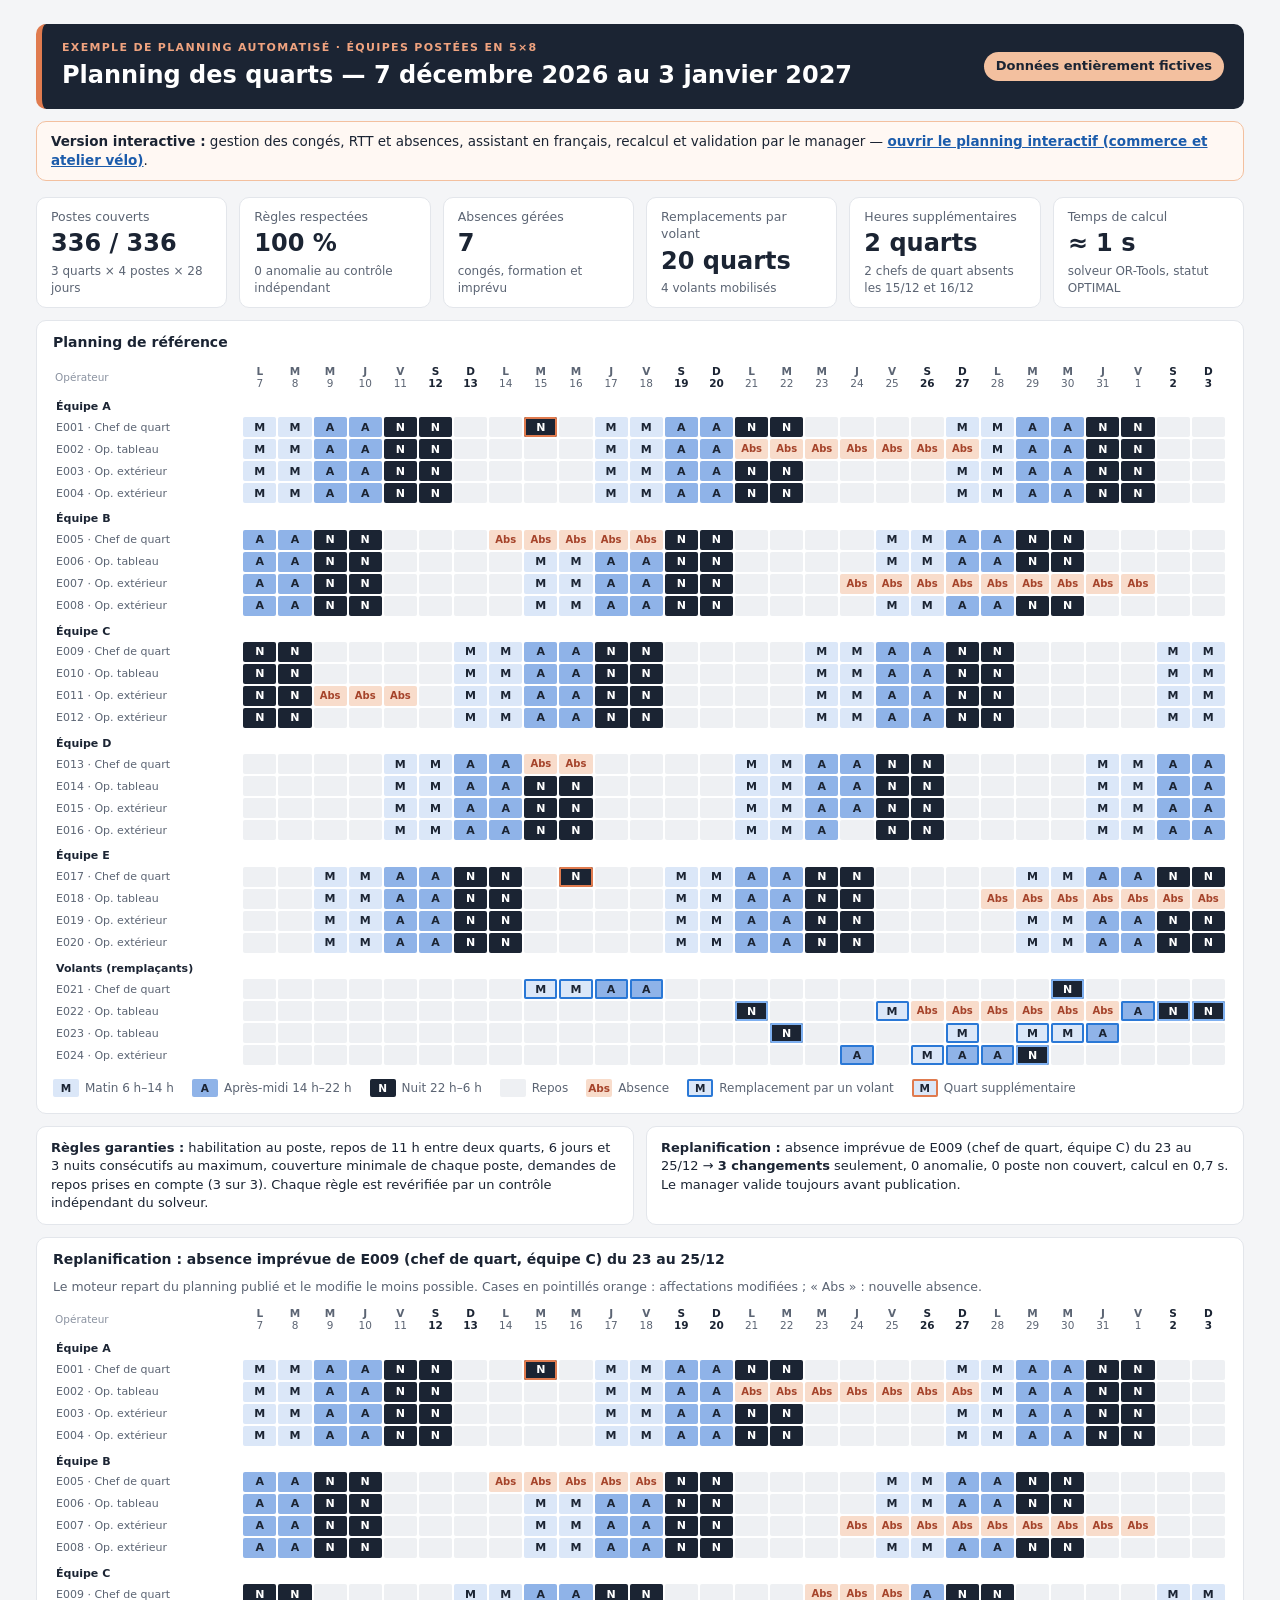
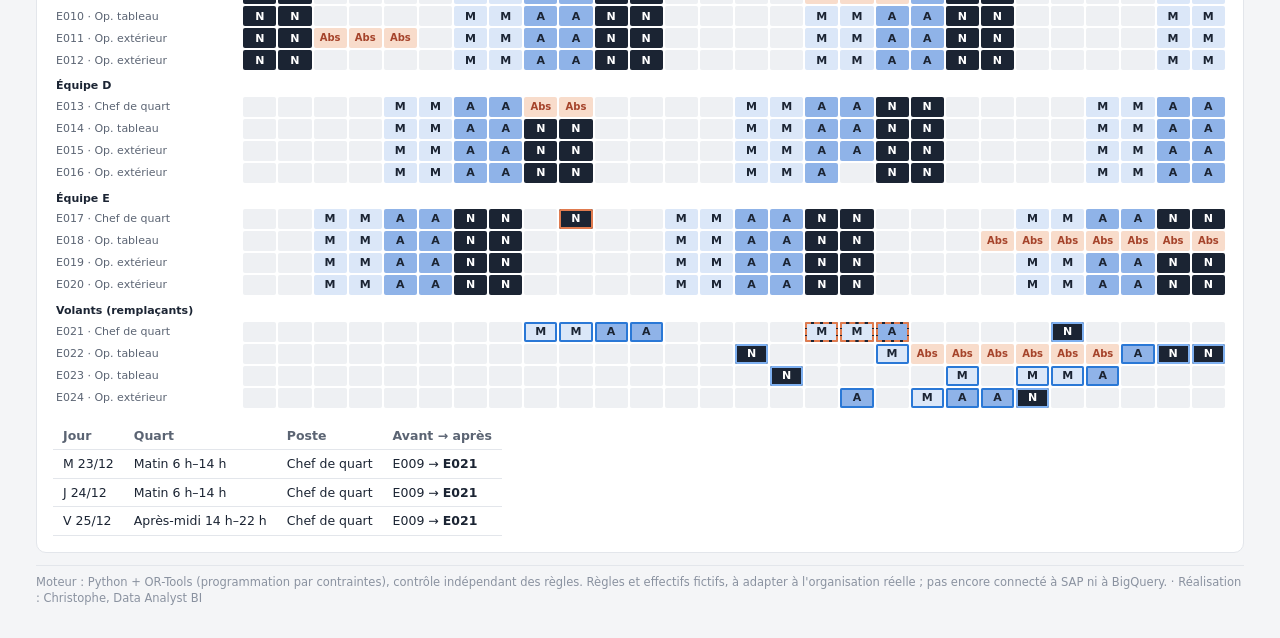
==== commit 59824623: "Planning interactif : congés, RTT, absences, assistant et validation (docs/velo) Seconde démonstrati" ====
--- a/docs/index.html
+++ b/docs/index.html
@@ -11,7 +11,8 @@
         --abs:#f8dccb; --abs-texte:#a5432a; --volant:#2a78d6; --sup:#e07b4f; }
 * { box-sizing: border-box; }
 body { margin: 0; background: var(--fond); color: var(--texte); font: 14px/1.4 "Segoe UI", Inter, system-ui, -apple-system, sans-serif; }
-.page { max-width: 1240px; margin: 0 auto; padding: 24px 16px 32px; }
+.page { max-width: 1240px; margin: 0 auto; padding-block: 24px 32px;
+        padding-left: max(16px, env(safe-area-inset-left, 0px)); padding-right: max(16px, env(safe-area-inset-right, 0px)); }
 .bandeau { display: flex; justify-content: space-between; align-items: center; gap: 16px; flex-wrap: wrap;
            background: var(--bandeau); color: #fff; border-left: 6px solid var(--accent); border-radius: 10px; padding: 16px 20px; }
 .surtitre { margin: 0 0 4px; color: #f0a37f; font-size: 11px; font-weight: 600; letter-spacing: .12em; text-transform: uppercase; }
@@ -57,6 +58,8 @@
 .diff th { color: var(--texte2); font-weight: 600; }
 .pied { border-top: 1px solid var(--bord); padding-top: 8px; font-size: 11.5px; color: var(--texte3); }
 @media (max-width: 1050px) { .kpis { grid-template-columns: repeat(3, 1fr); } }
+.lien-demo { margin: 12px 0 0; background: #fff8f3; border: 1px solid #f3c09f; border-radius: 10px; padding: 10px 14px; font-size: 13.5px; }
+.lien-demo a { color: #1c5cab; font-weight: 600; }
 .astuce { display: none; margin: 0 0 6px; font-size: 11.5px; color: var(--texte3); }
 @media (max-width: 640px) { .carte .astuce { display: block; } .kpis { grid-template-columns: 1fr 1fr; } .encadres { grid-template-columns: 1fr; } .kpi .valeur { font-size: 20px; } }
 </style>
@@ -70,6 +73,9 @@
     </div>
     <span class="badge">Données entièrement fictives</span>
   </header>
+
+  <p class="lien-demo"><b>Version interactive :</b> gestion des congés, RTT et absences, assistant en français,
+     recalcul et validation par le manager — <a href="velo/">ouvrir le planning interactif (commerce et atelier vélo)</a>.</p>
 
   <section class="kpis" aria-label="Indicateurs clés"><article class='kpi'><h2>Postes couverts</h2><p class='valeur'>336 / 336</p><p class='detail'>3 quarts × 4 postes × 28 jours</p></article><article class='kpi'><h2>Règles respectées</h2><p class='valeur'>100 %</p><p class='detail'>0 anomalie au contrôle indépendant</p></article><article class='kpi'><h2>Absences gérées</h2><p class='valeur'>7</p><p class='detail'>congés, formation et imprévu</p></article><article class='kpi'><h2>Remplacements par volant</h2><p class='valeur'>20 quarts</p><p class='detail'>4 volants mobilisés</p></article><article class='kpi'><h2>Heures supplémentaires</h2><p class='valeur'>2 quarts</p><p class='detail'>2 chefs de quart absents les 15/12 et 16/12</p></article><article class='kpi'><h2>Temps de calcul</h2><p class='valeur'>≈ 1 s</p><p class='detail'>solveur OR-Tools, statut OPTIMAL</p></article></section>
 
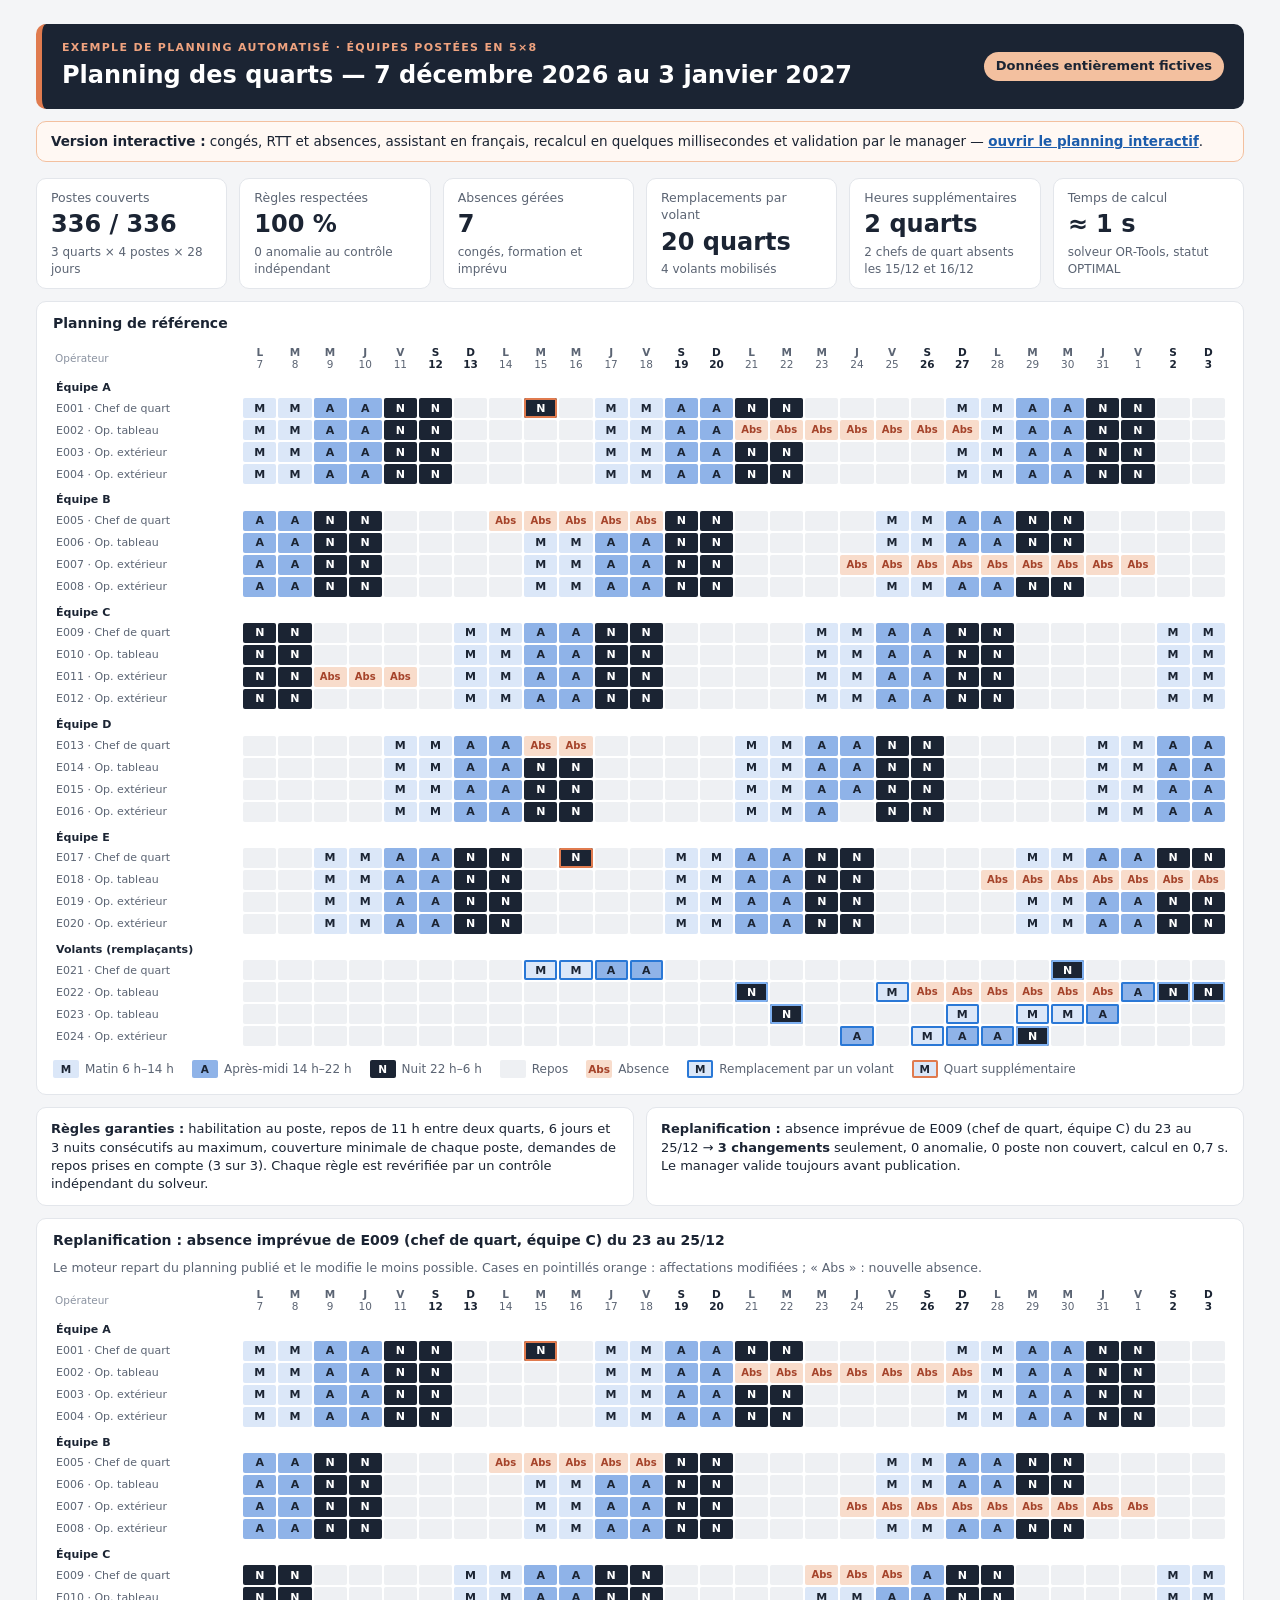
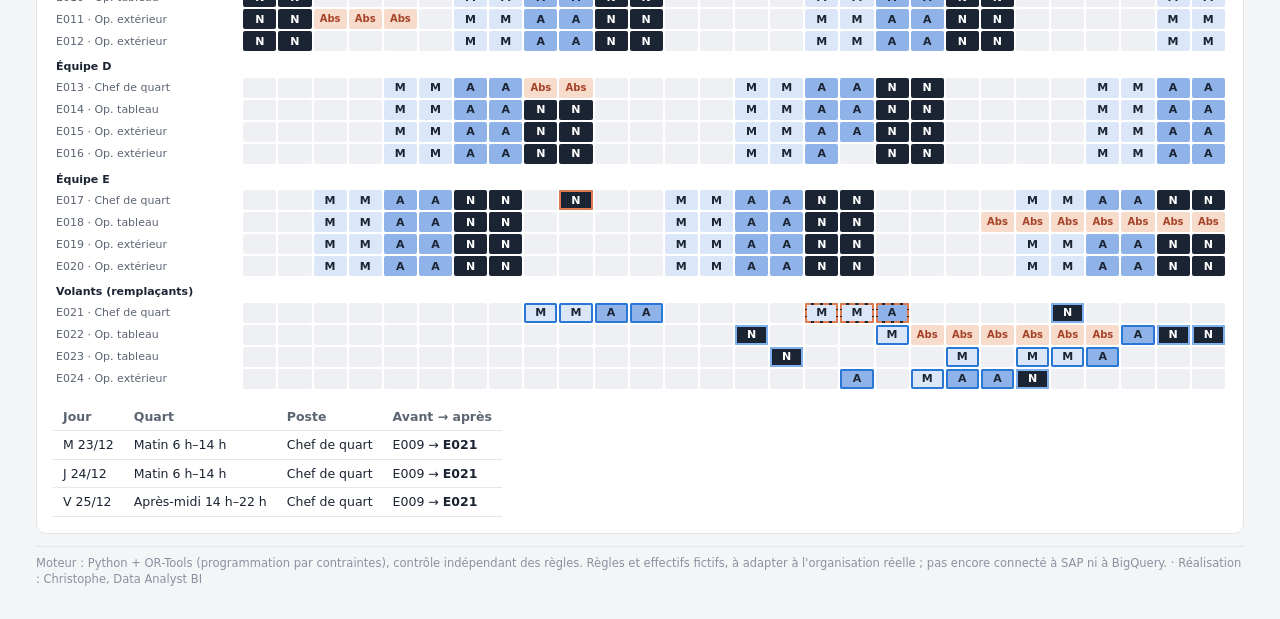
==== commit dd30c320: "Planning interactif des équipes postées (5×8) à la place de l'exemple commerce La version interactiv" ====
--- a/docs/index.html
+++ b/docs/index.html
@@ -74,8 +74,8 @@
     <span class="badge">Données entièrement fictives</span>
   </header>
 
-  <p class="lien-demo"><b>Version interactive :</b> gestion des congés, RTT et absences, assistant en français,
-     recalcul et validation par le manager — <a href="velo/">ouvrir le planning interactif (commerce et atelier vélo)</a>.</p>
+  <p class="lien-demo"><b>Version interactive :</b> congés, RTT et absences, assistant en français,
+     recalcul en quelques millisecondes et validation par le manager — <a href="interactif/">ouvrir le planning interactif</a>.</p>
 
   <section class="kpis" aria-label="Indicateurs clés"><article class='kpi'><h2>Postes couverts</h2><p class='valeur'>336 / 336</p><p class='detail'>3 quarts × 4 postes × 28 jours</p></article><article class='kpi'><h2>Règles respectées</h2><p class='valeur'>100 %</p><p class='detail'>0 anomalie au contrôle indépendant</p></article><article class='kpi'><h2>Absences gérées</h2><p class='valeur'>7</p><p class='detail'>congés, formation et imprévu</p></article><article class='kpi'><h2>Remplacements par volant</h2><p class='valeur'>20 quarts</p><p class='detail'>4 volants mobilisés</p></article><article class='kpi'><h2>Heures supplémentaires</h2><p class='valeur'>2 quarts</p><p class='detail'>2 chefs de quart absents les 15/12 et 16/12</p></article><article class='kpi'><h2>Temps de calcul</h2><p class='valeur'>≈ 1 s</p><p class='detail'>solveur OR-Tools, statut OPTIMAL</p></article></section>
 
